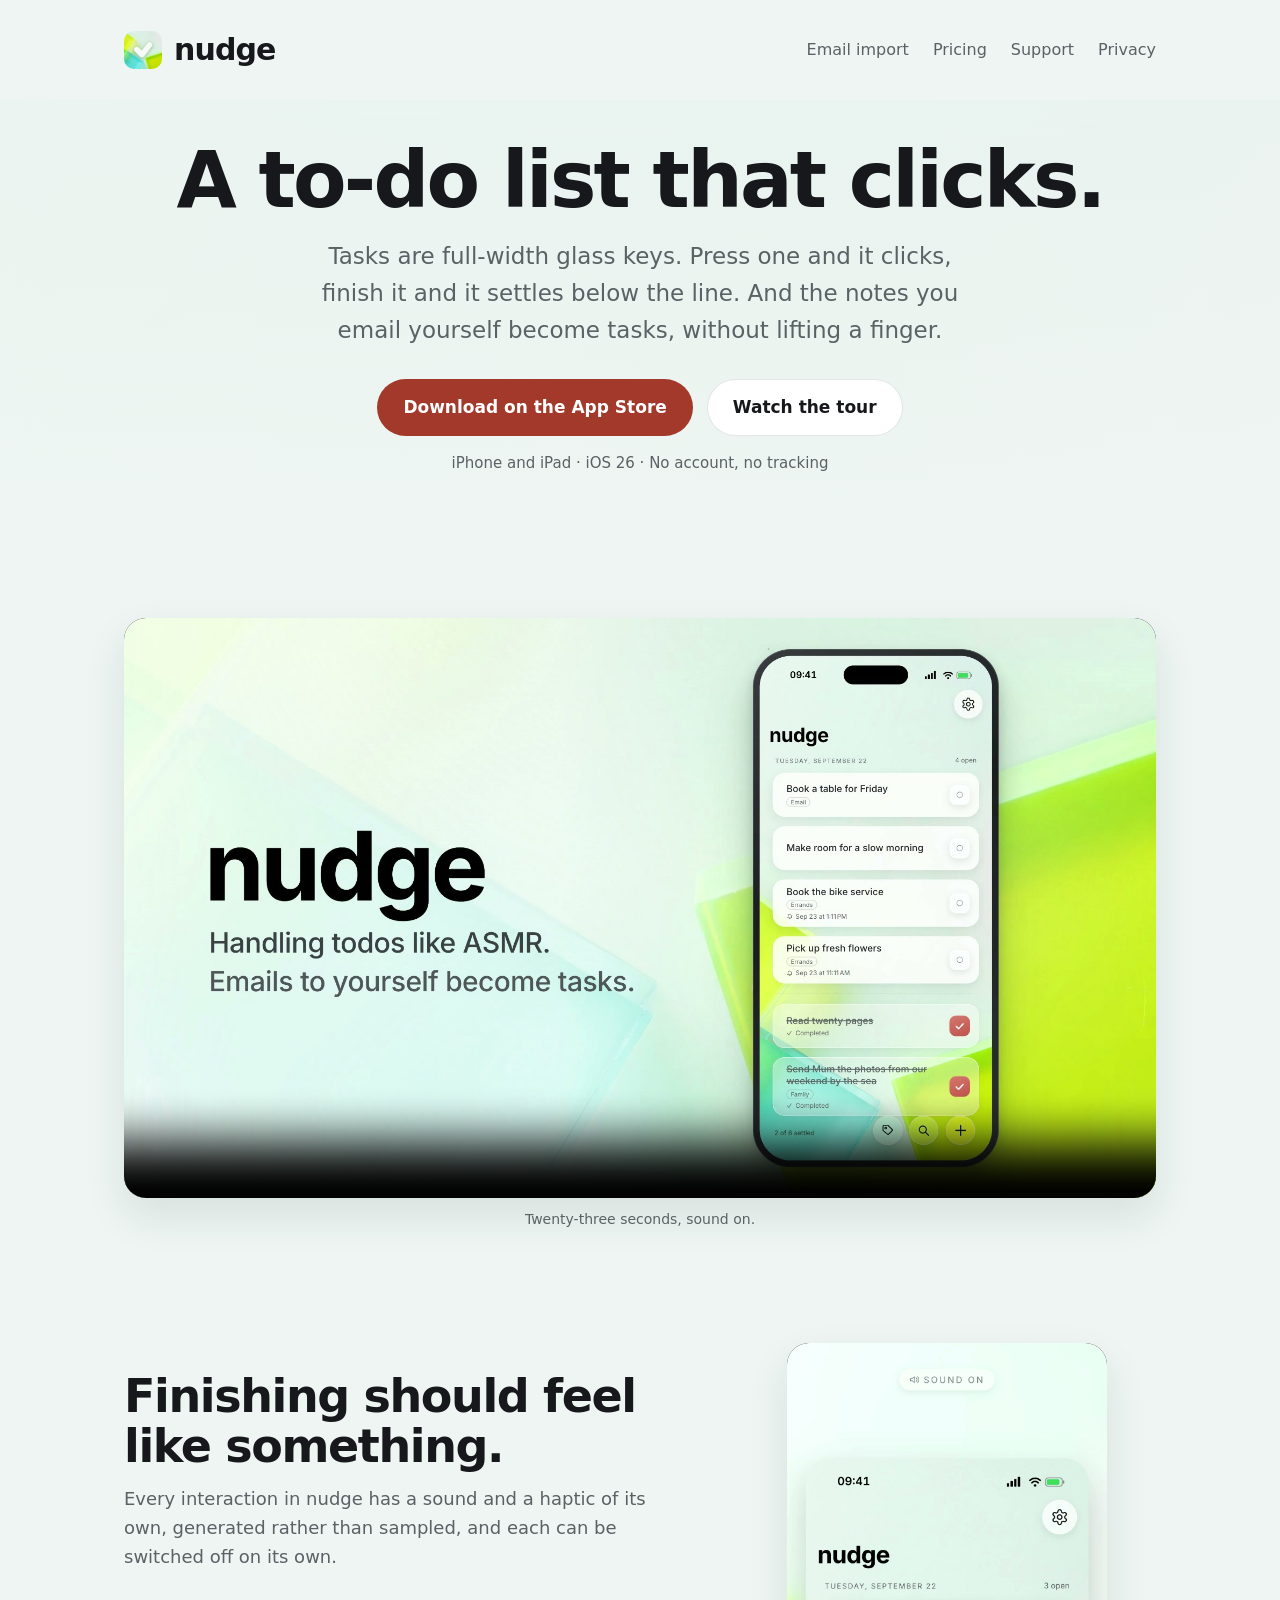
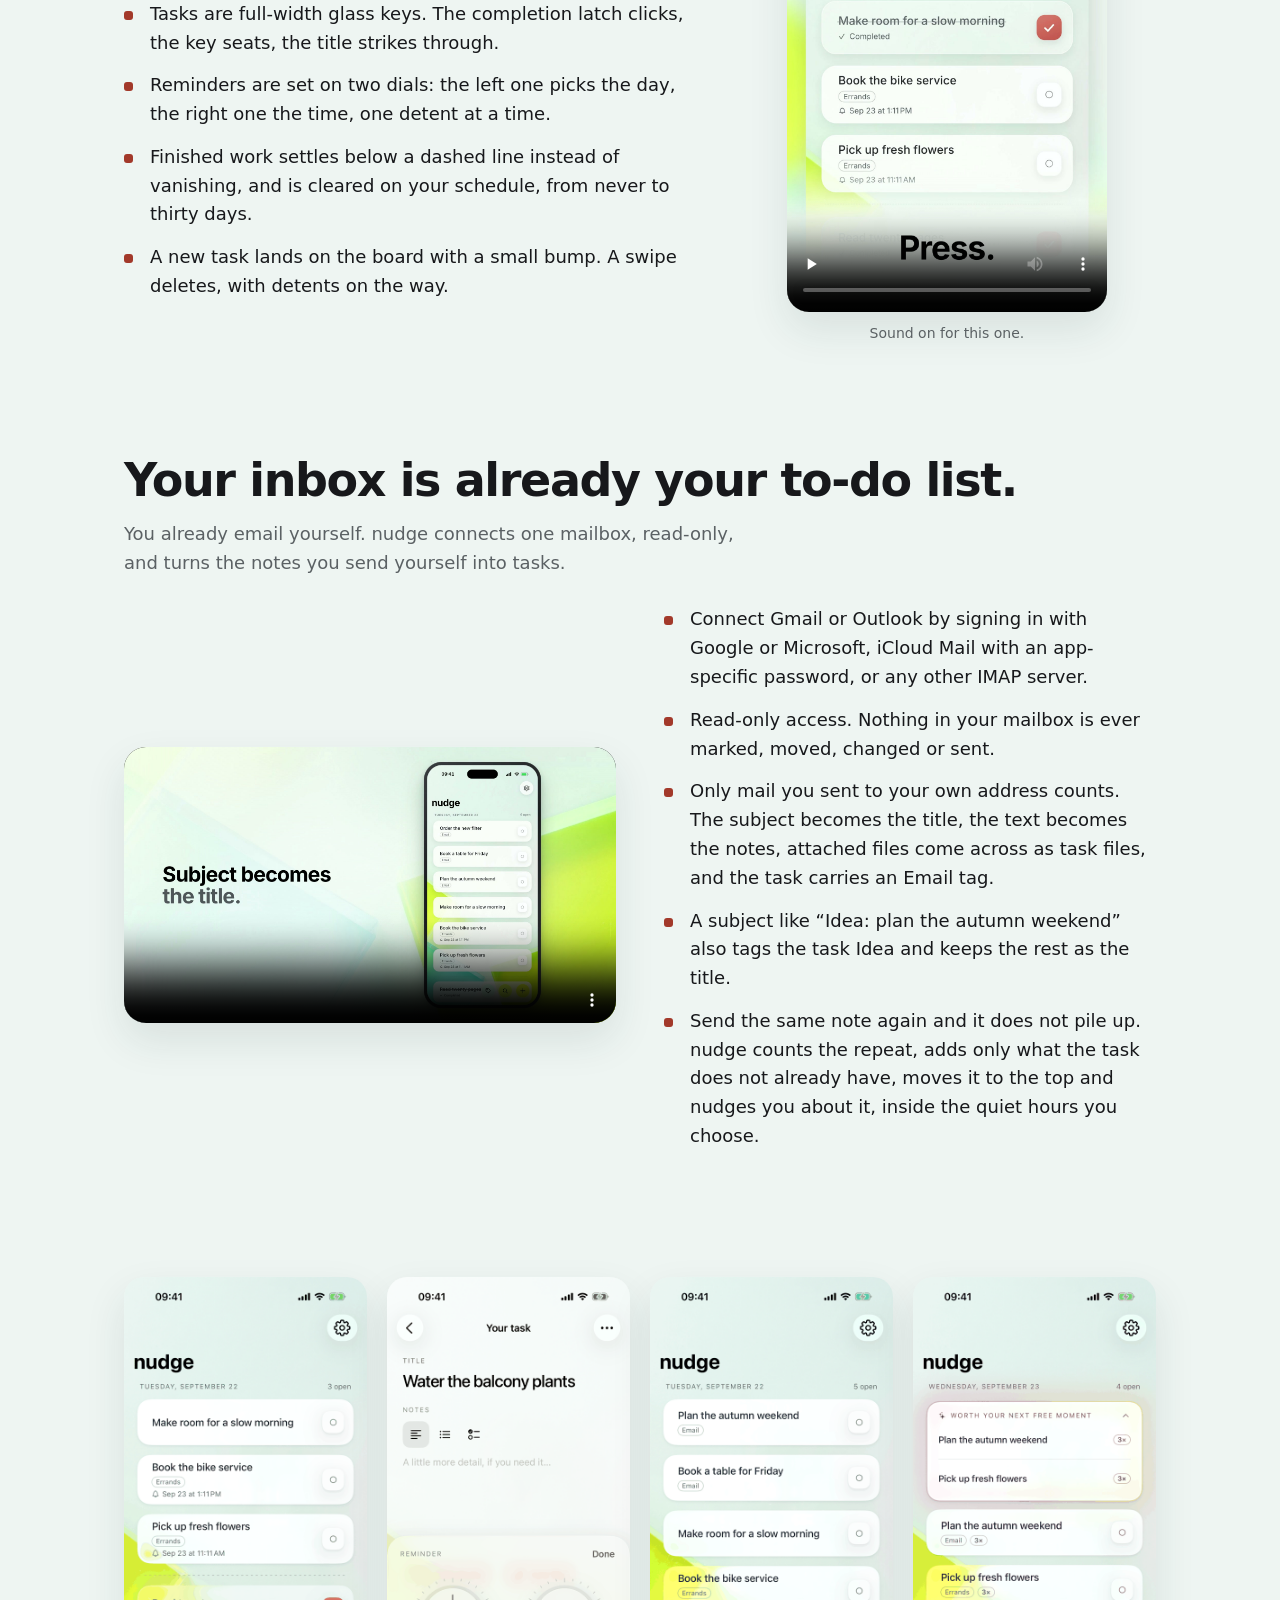
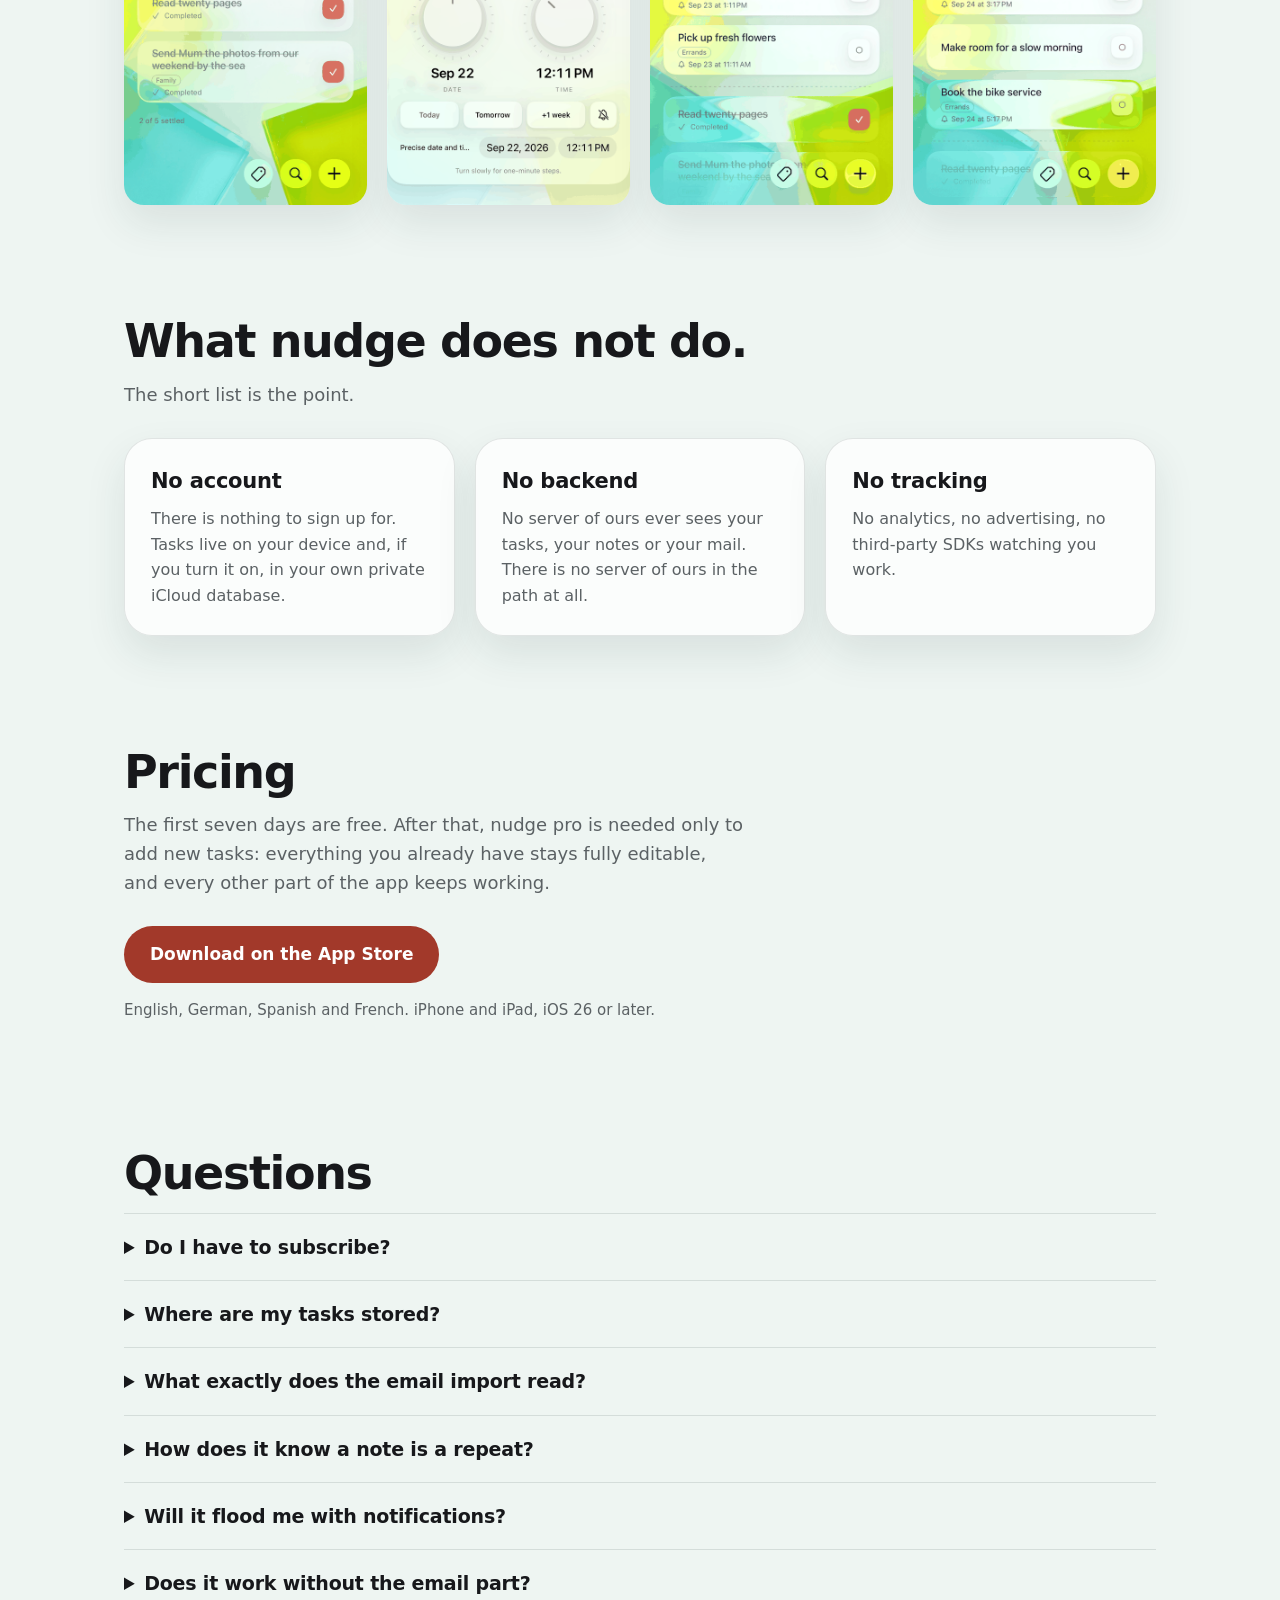
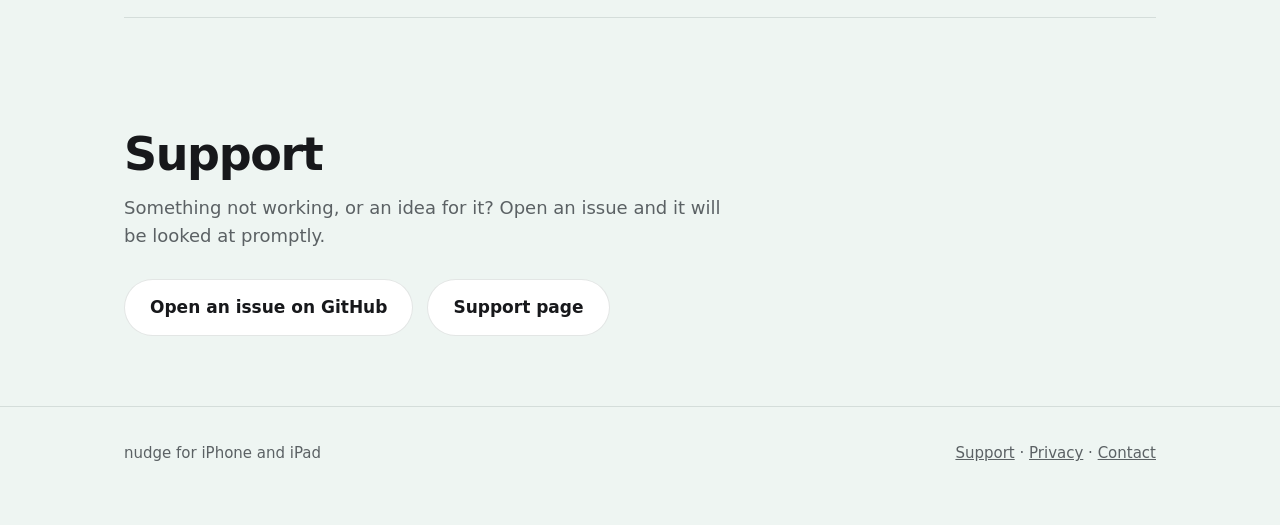
==== index.html @ 234cf3c3 "Add the landing page with the product videos and a support page" ====
<!doctype html>
<html lang="en">
  <head>
    <meta charset="utf-8" />
    <meta name="viewport" content="width=device-width, initial-scale=1" />
    <title>nudge - a to-do list that clicks</title>
    <meta name="description" content="A to-do app for iPhone and iPad. Tasks are glass keys: press one and it clicks, finish it and it settles. The notes you email yourself become tasks, and the ones you keep resending get nudged." />
    <link rel="canonical" href="https://smart-nudges.net/" />
    <meta property="og:type" content="website" />
    <meta property="og:title" content="nudge - a to-do list that clicks" />
    <meta property="og:description" content="Tasks are glass keys: press one and it clicks, finish it and it settles. The notes you email yourself become tasks." />
    <meta property="og:image" content="https://smart-nudges.net/assets/img/tour.jpg" />
    <meta name="twitter:card" content="summary_large_image" />
    <meta name="twitter:title" content="nudge - a to-do list that clicks" />
    <meta name="twitter:description" content="Tasks are glass keys: press one and it clicks, finish it and it settles. The notes you email yourself become tasks." />
    <meta name="twitter:image" content="https://smart-nudges.net/assets/img/tour.jpg" />
    <link rel="apple-touch-icon" href="assets/img/icon-180.png" />
    <link rel="icon" href="assets/img/icon-180.png" />
    <link rel="stylesheet" href="site.css" />
  </head>
  <body>
    <header class="site-head">
      <a class="brand" href="./"><img src="assets/img/icon-180.png" alt="" />nudge</a>
      <nav class="site-nav">
        <a class="sm-hide" href="#email">Email import</a>
        <a class="sm-hide" href="#pricing">Pricing</a>
        <a href="support.html">Support</a>
        <a href="privacy.html">Privacy</a>
      </nav>
    </header>

    <div class="hero">
      <div class="hero-bg"></div>
      <div class="hero-fade"></div>
      <div class="wrap hero-inner">
        <h1>A to-do list that clicks.</h1>
        <p class="lede">
          Tasks are full-width glass keys. Press one and it clicks, finish it and it settles below the line.
          And the notes you email yourself become tasks, without lifting a finger.
        </p>
        <div class="cta-row">
          <!-- TODO: replace with the App Store link, and Apple's official badge artwork if you prefer it -->
          <a class="btn" href="APP_STORE_LINK">Download on the App Store</a>
          <a class="btn secondary" href="#tour">Watch the tour</a>
        </div>
        <p class="note">iPhone and iPad &middot; iOS 26 &middot; No account, no tracking</p>
      </div>
    </div>

    <section id="tour">
      <div class="wrap">
        <figure>
          <video controls playsinline preload="none" poster="assets/img/tour.jpg">
            <source src="assets/video/tour.mp4" type="video/mp4" />
          </video>
          <figcaption>Twenty-three seconds, sound on.</figcaption>
        </figure>
      </div>
    </section>

    <section id="feel">
      <div class="wrap split narrow-media">
        <div>
          <h2>Finishing should feel like something.</h2>
          <p class="sub">
            Every interaction in nudge has a sound and a haptic of its own, generated rather than sampled,
            and each can be switched off on its own.
          </p>
          <ul class="points">
            <li>Tasks are full-width glass keys. The completion latch clicks, the key seats, the title strikes through.</li>
            <li>Reminders are set on two dials: the left one picks the day, the right one the time, one detent at a time.</li>
            <li>Finished work settles below a dashed line instead of vanishing, and is cleared on your schedule, from never to thirty days.</li>
            <li>A new task lands on the board with a small bump. A swipe deletes, with detents on the way.</li>
          </ul>
        </div>
        <figure>
          <video class="portrait" controls playsinline preload="none" poster="assets/img/feel.jpg">
            <source src="assets/video/feel.mp4" type="video/mp4" />
          </video>
          <figcaption>Sound on for this one.</figcaption>
        </figure>
      </div>
    </section>

    <section id="email">
      <div class="wrap">
        <h2>Your inbox is already your to-do list.</h2>
        <p class="sub">
          You already email yourself. nudge connects one mailbox, read-only, and turns the notes you send
          yourself into tasks.
        </p>
        <div class="split">
          <figure>
            <video controls playsinline preload="none" poster="assets/img/email.jpg">
              <source src="assets/video/email.mp4" type="video/mp4" />
            </video>
          </figure>
          <ul class="points">
            <li>Connect Gmail or Outlook by signing in with Google or Microsoft, iCloud Mail with an app-specific password, or any other IMAP server.</li>
            <li>Read-only access. Nothing in your mailbox is ever marked, moved, changed or sent.</li>
            <li>Only mail you sent to your own address counts. The subject becomes the title, the text becomes the notes, attached files come across as task files, and the task carries an Email tag.</li>
            <li>A subject like &ldquo;Idea: plan the autumn weekend&rdquo; also tags the task Idea and keeps the rest as the title.</li>
            <li>Send the same note again and it does not pile up. nudge counts the repeat, adds only what the task does not already have, moves it to the top and nudges you about it, inside the quiet hours you choose.</li>
          </ul>
        </div>
      </div>
    </section>

    <section id="shots">
      <div class="wrap">
        <div class="shots">
          <img src="assets/img/01-board.png" alt="The nudge board with open and completed tasks" />
          <img src="assets/img/04-reminder.png" alt="The two-dial reminder tray" />
          <img src="assets/img/11-board-with-email-tasks.png" alt="Imported emails on the board with an Email tag" />
          <img src="assets/img/12-nudge-card.png" alt="The glowing card for a note that arrived again" />
        </div>
      </div>
    </section>

    <section id="private">
      <div class="wrap">
        <h2>What nudge does not do.</h2>
        <p class="sub">The short list is the point.</p>
        <div class="cards">
          <div class="card">
            <h3>No account</h3>
            <p>There is nothing to sign up for. Tasks live on your device and, if you turn it on, in your own private iCloud database.</p>
          </div>
          <div class="card">
            <h3>No backend</h3>
            <p>No server of ours ever sees your tasks, your notes or your mail. There is no server of ours in the path at all.</p>
          </div>
          <div class="card">
            <h3>No tracking</h3>
            <p>No analytics, no advertising, no third-party SDKs watching you work.</p>
          </div>
        </div>
      </div>
    </section>

    <section id="pricing">
      <div class="wrap">
        <h2>Pricing</h2>
        <p class="sub">
          The first seven days are free. After that, nudge pro is needed only to add new tasks: everything you
          already have stays fully editable, and every other part of the app keeps working.
        </p>
        <div class="cta-row" style="justify-content: flex-start">
          <a class="btn" href="APP_STORE_LINK">Download on the App Store</a>
        </div>
        <p class="note">English, German, Spanish and French. iPhone and iPad, iOS 26 or later.</p>
      </div>
    </section>

    <section id="faq">
      <div class="wrap">
        <h2>Questions</h2>
        <div class="faq">
          <details>
            <summary>Do I have to subscribe?</summary>
            <p>No. The first seven days are free. Afterwards, nudge pro is needed only to add new tasks. Everything you already have stays fully editable.</p>
          </details>
          <details>
            <summary>Where are my tasks stored?</summary>
            <p>On your device and, if iCloud sync is on, in the private database of your own iCloud account. The developer has no access to it.</p>
          </details>
          <details>
            <summary>What exactly does the email import read?</summary>
            <p>Only messages in your inbox whose sender and recipient are your own address, or one of the extra sender addresses you list. It reads the subject, the text and any attached files to create the task, and nothing else. It never marks, moves, deletes or sends mail.</p>
          </details>
          <details>
            <summary>How does it know a note is a repeat?</summary>
            <p>Arriving subjects are compared with your open tasks by word overlap, ignoring reply markers and punctuation. A close match joins the task it repeats and raises its count instead of creating a second one.</p>
          </details>
          <details>
            <summary>Will it flood me with notifications?</summary>
            <p>No. Repeated tasks are offered at most the number of times a day you choose, never inside your quiet hours, and a task you keep putting off stops being offered.</p>
          </details>
          <details>
            <summary>Does it work without the email part?</summary>
            <p>Yes. Email import is optional and off until you connect a mailbox in Settings.</p>
          </details>
        </div>
      </div>
    </section>

    <section id="support">
      <div class="wrap">
        <h2>Support</h2>
        <p class="sub">
          Something not working, or an idea for it? Open an issue and it will be looked at promptly.
        </p>
        <div class="cta-row" style="justify-content: flex-start">
          <a class="btn secondary" href="https://github.com/dsahm/nudge-site/issues">Open an issue on GitHub</a>
          <a class="btn secondary" href="support.html">Support page</a>
        </div>
      </div>
    </section>

    <footer class="site-foot">
      <div class="wrap">
        <span>nudge for iPhone and iPad</span>
        <span>
          <a href="support.html">Support</a> &middot;
          <a href="privacy.html">Privacy</a> &middot;
          <a href="https://github.com/dsahm/nudge-site/issues">Contact</a>
        </span>
      </div>
    </footer>
  </body>
</html>
---- site.css ----
:root {
  color-scheme: light dark;
  --ink: #17181b;
  --muted: #5b6164;
  --line: rgba(30, 50, 45, 0.12);
  --accent: #a2392a;
  --accent-ink: #ffffff;
  --ground: #eef5f2;
  --card: rgba(255, 255, 255, 0.78);
  --card-solid: #ffffff;
  --shadow: 0 18px 40px rgba(30, 60, 55, 0.1);
  --radius: 28px;
  --maxw: 1080px;
}

@media (prefers-color-scheme: dark) {
  :root {
    --ink: #ecedf0;
    --muted: #a3a9ad;
    --line: rgba(255, 255, 255, 0.14);
    --accent: #e08a78;
    --accent-ink: #1a1114;
    --ground: #101316;
    --card: rgba(255, 255, 255, 0.06);
    --card-solid: #171b1f;
    --shadow: 0 18px 40px rgba(0, 0, 0, 0.4);
  }
}

* {
  box-sizing: border-box;
}

html {
  scroll-behavior: smooth;
}

body {
  margin: 0;
  overflow-x: hidden;
  background: var(--ground);
  color: var(--ink);
  font-family: -apple-system, BlinkMacSystemFont, "SF Pro Text", system-ui, "Helvetica Neue", Arial, sans-serif;
  font-size: 18px;
  line-height: 1.6;
  -webkit-font-smoothing: antialiased;
}

.wrap {
  max-width: var(--maxw);
  margin: 0 auto;
  padding: 0 24px;
}

a {
  color: var(--accent);
}

/* header */
.site-head {
  flex-wrap: wrap;
  row-gap: 10px;
  position: relative;
  z-index: 2;
  display: flex;
  align-items: center;
  justify-content: space-between;
  gap: 20px;
  max-width: var(--maxw);
  margin: 0 auto;
  padding: 26px 24px;
}

.brand {
  display: flex;
  align-items: center;
  gap: 12px;
  font-size: 30px;
  font-weight: 700;
  letter-spacing: -0.03em;
  color: var(--ink);
  text-decoration: none;
}

.brand img {
  width: 38px;
  height: 38px;
  border-radius: 10px;
}

.site-nav {
  display: flex;
  align-items: center;
  gap: 24px;
  font-size: 16px;
}

.site-nav a {
  color: var(--muted);
  text-decoration: none;
}

.site-nav a:hover {
  color: var(--ink);
}

/* hero */
.hero {
  position: relative;
  overflow: hidden;
  padding: 40px 0 72px;
}

.hero-bg {
  position: absolute;
  inset: -60px -60px auto -60px;
  height: 720px;
  background: url("assets/img/hero-bg.jpg") center 30% / cover no-repeat;
  filter: blur(46px) saturate(1.05);
  opacity: 0.75;
}

.hero-fade {
  position: absolute;
  inset: 0;
  background: linear-gradient(180deg, rgba(238, 245, 242, 0.55) 0%, rgba(238, 245, 242, 0.88) 55%, var(--ground) 100%);
}

@media (prefers-color-scheme: dark) {
  .hero-bg {
    opacity: 0.22;
  }
  .hero-fade {
    background: linear-gradient(180deg, rgba(16, 19, 22, 0.55) 0%, rgba(16, 19, 22, 0.9) 55%, var(--ground) 100%);
  }
}

.hero-inner {
  position: relative;
  z-index: 1;
  text-align: center;
}

h1 {
  margin: 0 0 18px;
  font-size: clamp(44px, 7vw, 78px);
  line-height: 1.03;
  letter-spacing: -0.035em;
  font-weight: 700;
}

.lede {
  margin: 0 auto 30px;
  max-width: 640px;
  font-size: clamp(19px, 2.2vw, 23px);
  color: var(--muted);
}

.cta-row {
  display: flex;
  flex-wrap: wrap;
  gap: 14px;
  justify-content: center;
  align-items: center;
  margin-bottom: 14px;
}

.btn {
  display: inline-flex;
  align-items: center;
  gap: 10px;
  padding: 15px 26px;
  border-radius: 999px;
  background: var(--accent);
  color: var(--accent-ink);
  font-size: 17px;
  font-weight: 600;
  text-decoration: none;
  border: none;
}

.btn.secondary {
  background: var(--card-solid);
  color: var(--ink);
  box-shadow: inset 0 0 0 1px var(--line);
}

.note {
  font-size: 15px;
  color: var(--muted);
}

/* sections */
section {
  padding: 56px 0;
}

h2 {
  margin: 0 0 14px;
  font-size: clamp(32px, 4vw, 46px);
  line-height: 1.08;
  letter-spacing: -0.03em;
  font-weight: 700;
}

h3 {
  margin: 0 0 8px;
  font-size: 21px;
  letter-spacing: -0.01em;
}

.sub {
  margin: 0 0 28px;
  max-width: 620px;
  color: var(--muted);
}

.split {
  display: grid;
  grid-template-columns: 1fr 1fr;
  gap: 48px;
  align-items: center;
}

.split.narrow-media {
  grid-template-columns: 1.15fr 0.85fr;
}

ul.points {
  margin: 0;
  padding: 0;
  list-style: none;
}

ul.points li {
  position: relative;
  padding: 0 0 0 26px;
  margin-bottom: 14px;
}

ul.points li::before {
  content: "";
  position: absolute;
  left: 0;
  top: 11px;
  width: 9px;
  height: 9px;
  border-radius: 3px;
  background: var(--accent);
}

/* media */
figure {
  margin: 0;
}

video {
  display: block;
  width: 100%;
  border-radius: 22px;
  background: #000;
  box-shadow: var(--shadow);
}

video.portrait {
  max-width: 320px;
  margin: 0 auto;
}

figcaption {
  margin-top: 10px;
  font-size: 14px;
  color: var(--muted);
  text-align: center;
}

.shots {
  display: grid;
  grid-template-columns: repeat(4, 1fr);
  gap: 20px;
}

.shots img {
  width: 100%;
  border-radius: 20px;
  box-shadow: var(--shadow);
}

/* cards */
.cards {
  display: grid;
  grid-template-columns: repeat(3, 1fr);
  gap: 20px;
}

.card {
  background: var(--card);
  border: 1px solid var(--line);
  border-radius: var(--radius);
  padding: 26px;
  box-shadow: var(--shadow);
}

.card p {
  margin: 0;
  color: var(--muted);
  font-size: 16px;
}

/* prose pages */
.prose {
  max-width: 680px;
  margin: 0 auto;
  padding: 8px 24px 40px;
}

.prose h1 {
  font-size: clamp(36px, 5vw, 52px);
  text-align: left;
}

.prose h2 {
  font-size: 24px;
  margin-top: 36px;
}

.prose .muted {
  color: var(--muted);
}

.prose code {
  font-size: 0.92em;
  padding: 2px 6px;
  border-radius: 6px;
  background: var(--card);
}

/* faq */
.faq {
  border-top: 1px solid var(--line);
}

.faq details {
  border-bottom: 1px solid var(--line);
  padding: 18px 0;
}

.faq summary {
  cursor: pointer;
  font-size: 19px;
  font-weight: 600;
  letter-spacing: -0.01em;
}

.faq p {
  margin: 12px 0 0;
  color: var(--muted);
}

/* footer */
.site-foot {
  border-top: 1px solid var(--line);
  padding: 34px 0 60px;
  color: var(--muted);
  font-size: 15px;
}

.site-foot .wrap {
  display: flex;
  flex-wrap: wrap;
  gap: 18px;
  justify-content: space-between;
}

.site-foot a {
  color: var(--muted);
}

@media (max-width: 860px) {
  .split,
  .split.narrow-media {
    grid-template-columns: 1fr;
    gap: 28px;
  }
  .cards {
    grid-template-columns: 1fr;
  }
  .shots {
    grid-template-columns: repeat(2, 1fr);
  }
  .site-nav {
    gap: 16px;
    font-size: 15px;
  }
  .brand {
    font-size: 26px;
  }
}

@media (max-width: 640px) {
  .site-head {
    padding: 20px 20px 14px;
  }
  .site-nav {
    gap: 18px;
  }
  .site-nav .sm-hide {
    display: none;
  }
  .wrap {
    padding: 0 20px;
  }
  section {
    padding: 40px 0;
  }
  .shots {
    grid-template-columns: repeat(2, 1fr);
    gap: 14px;
  }
  .btn {
    width: 100%;
    justify-content: center;
  }
}
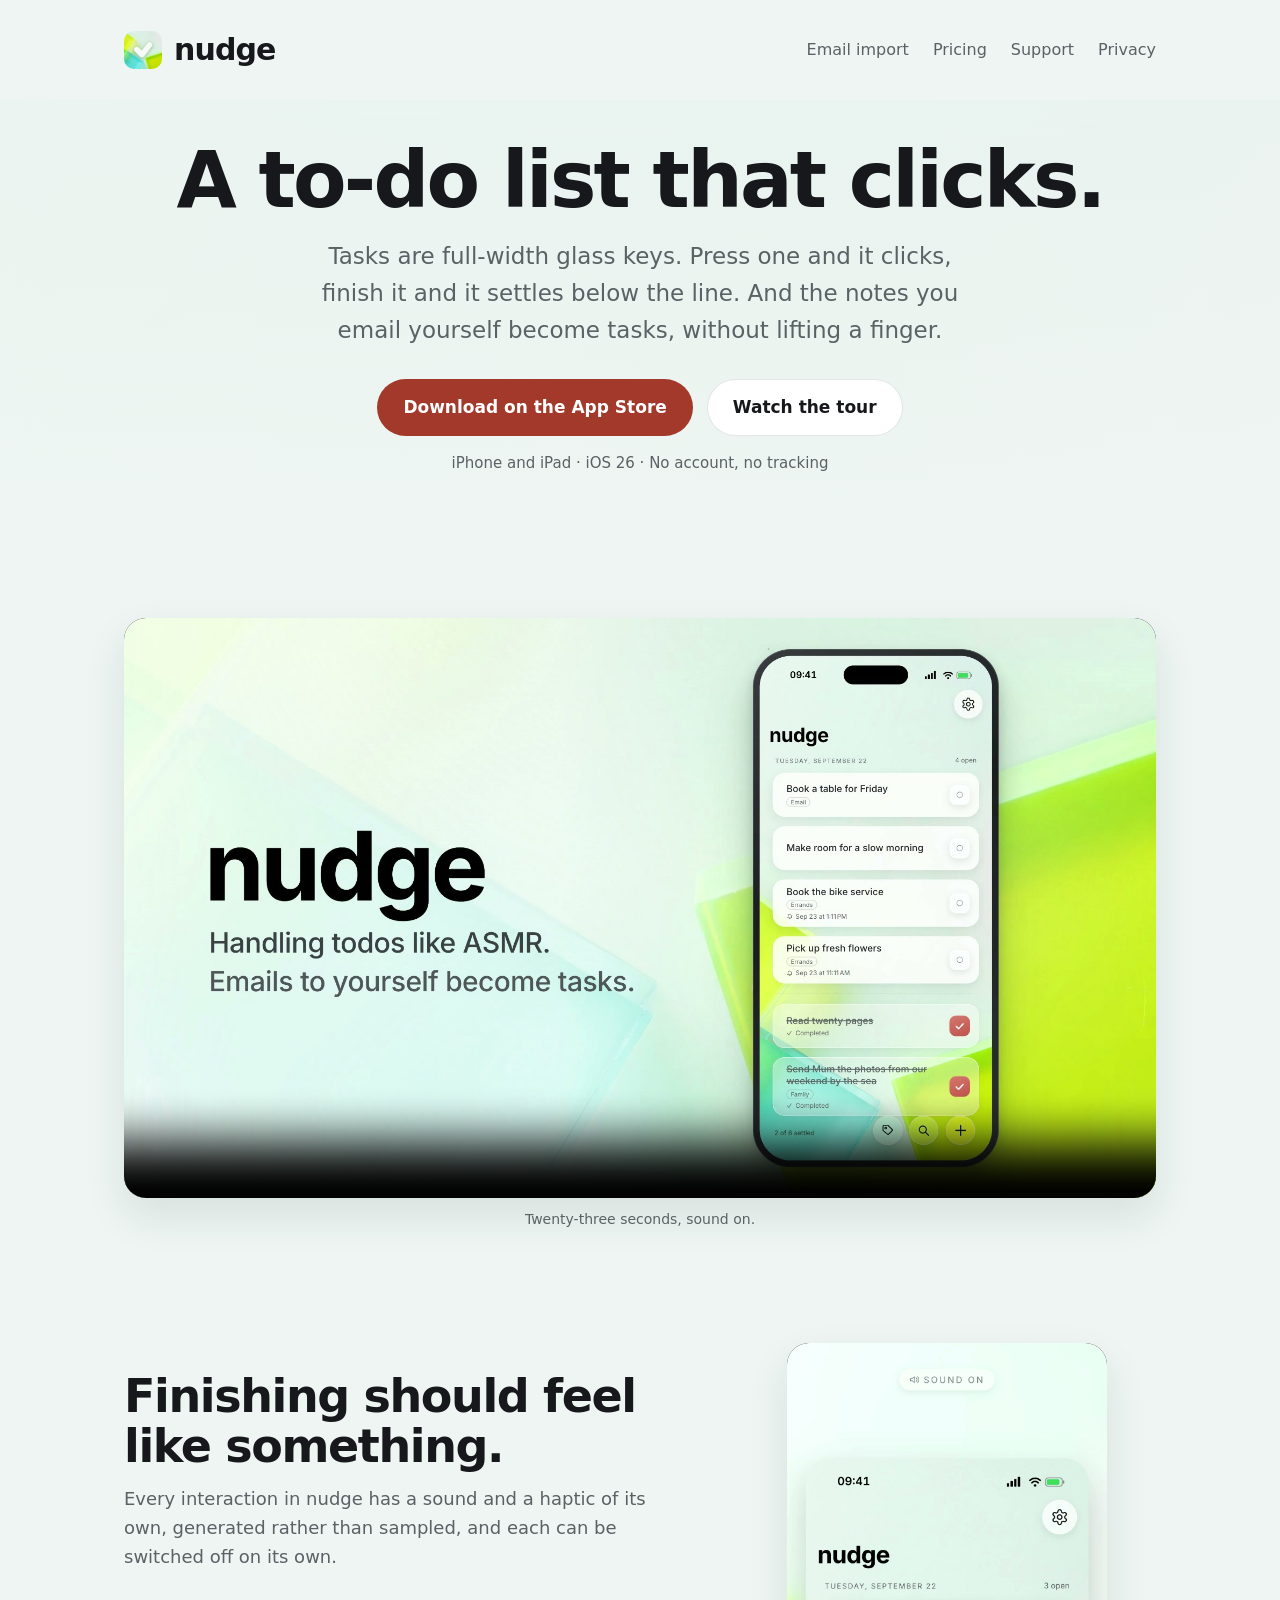
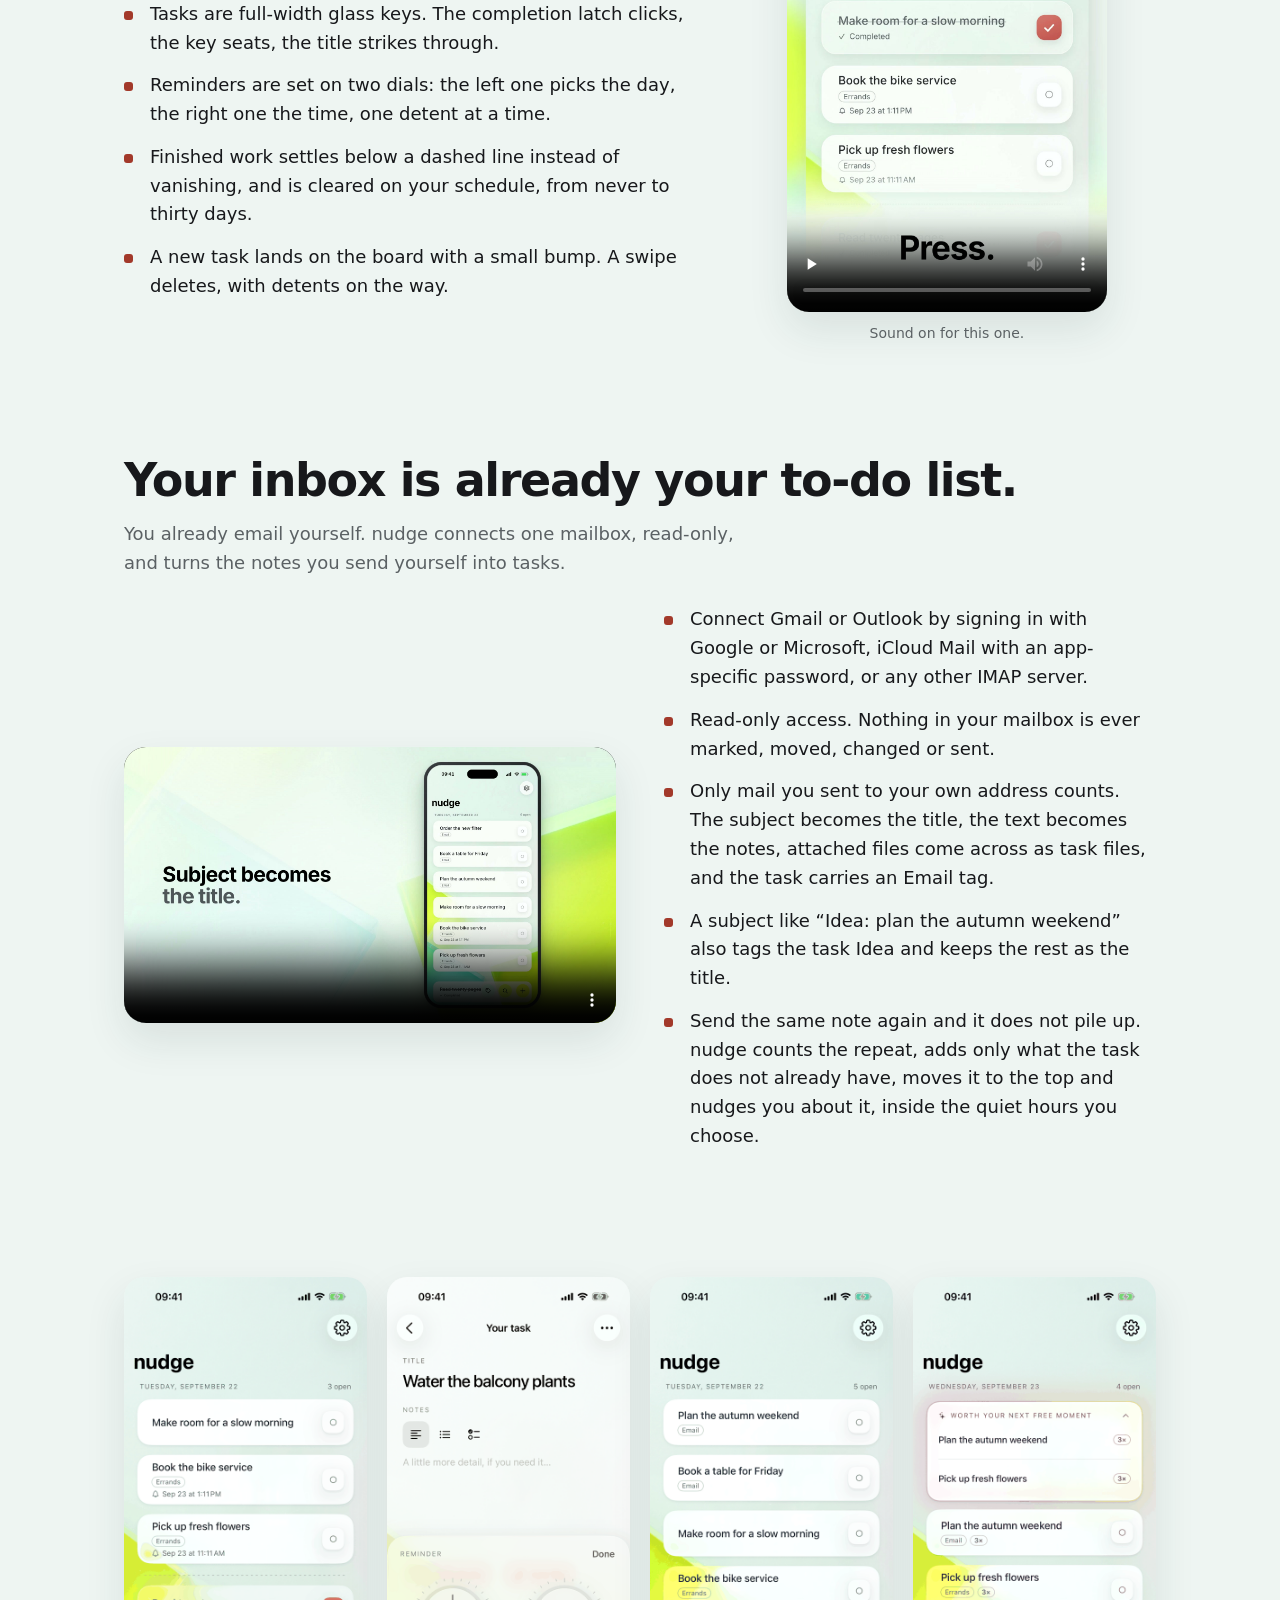
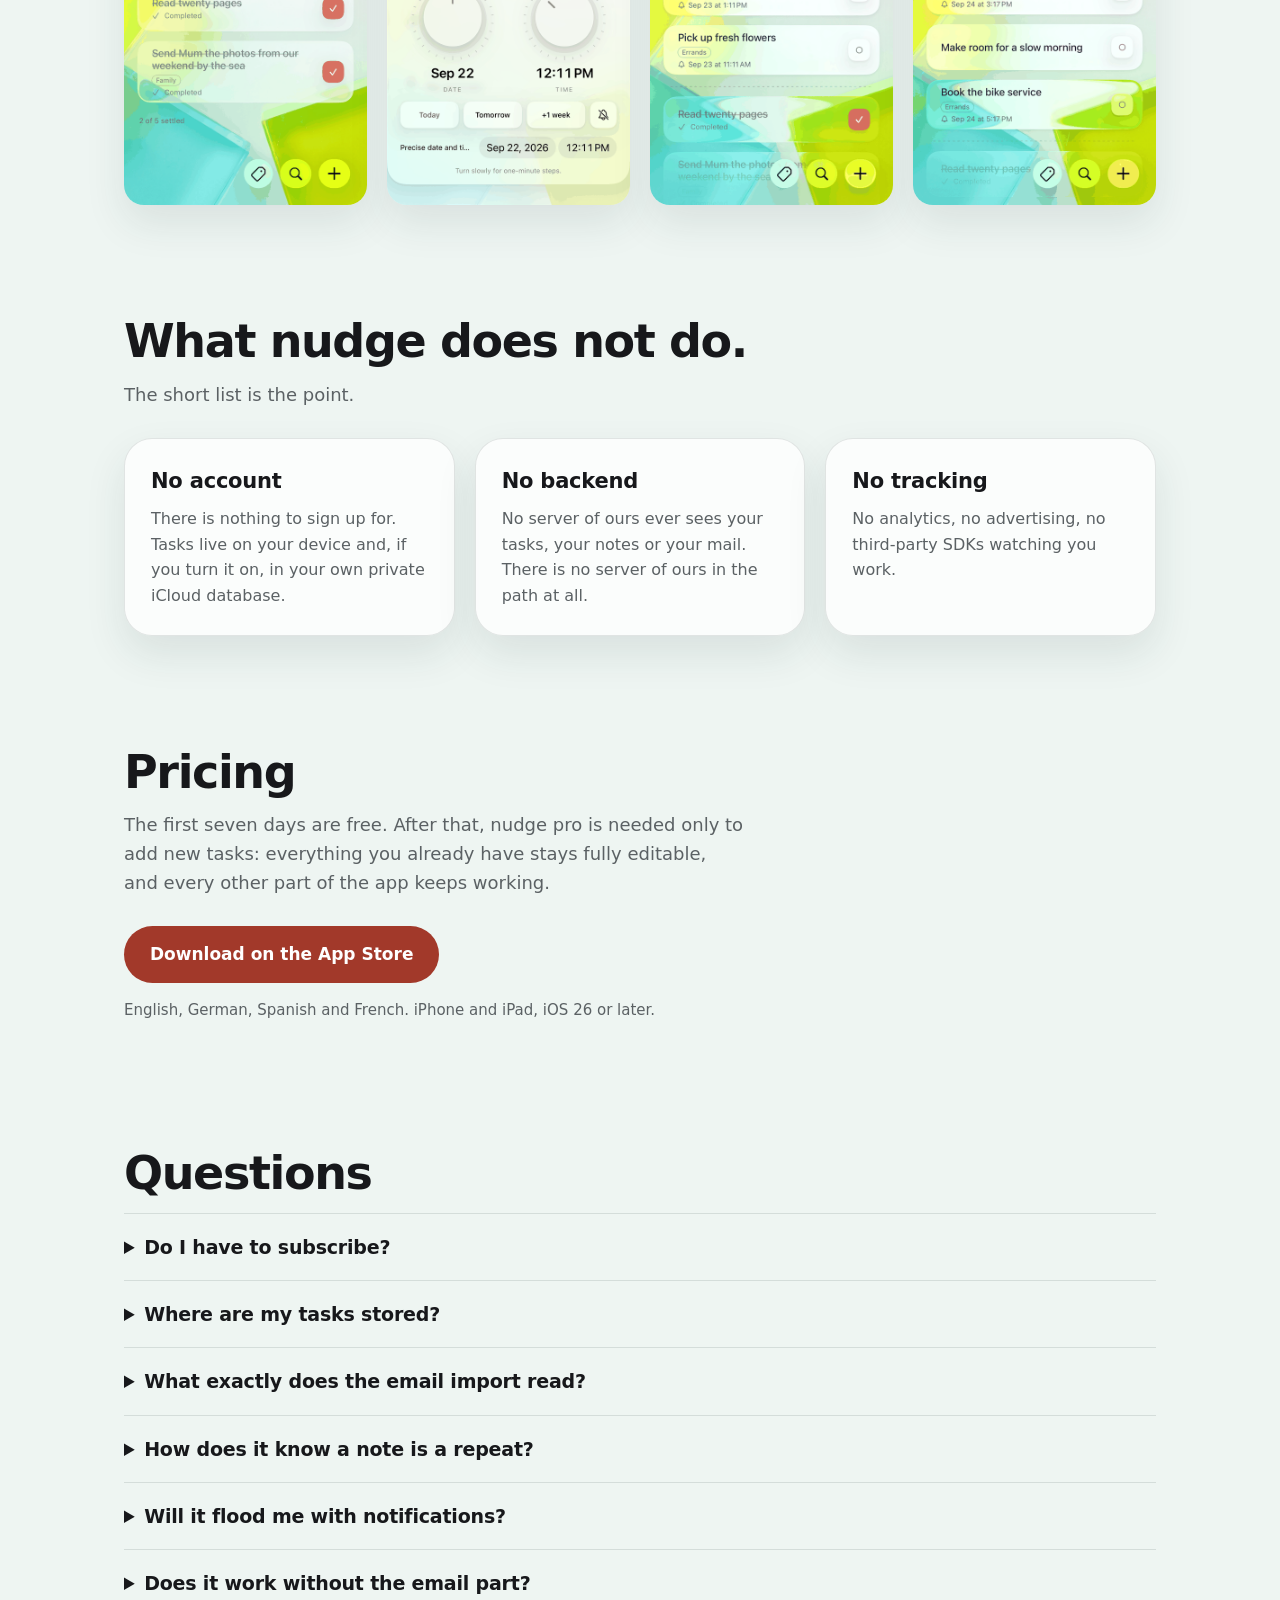
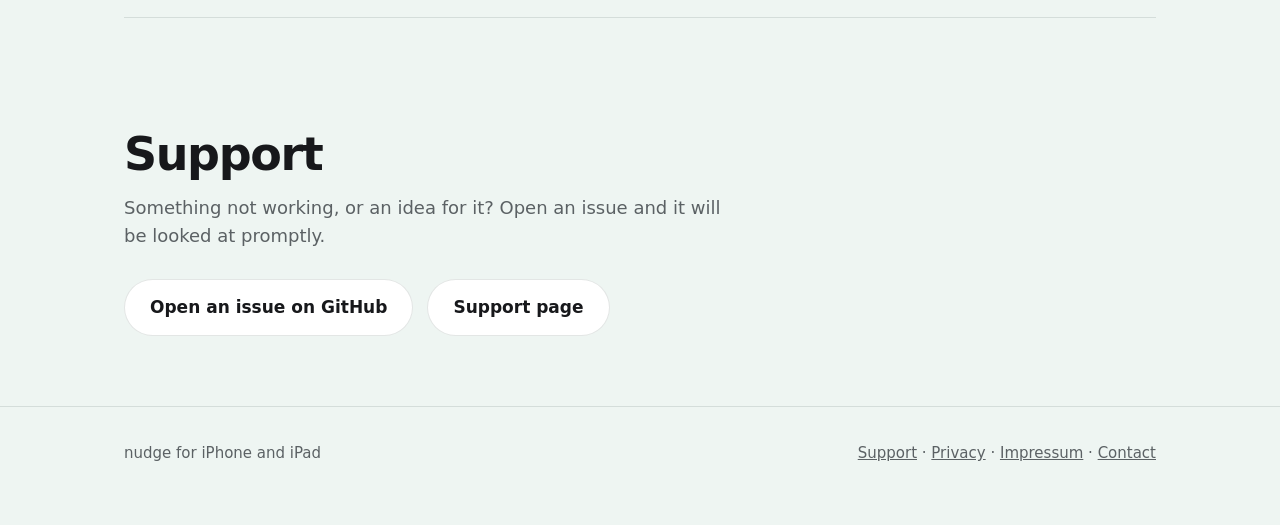
==== commit 1315db7f: "Add the Impressum and link it from every page footer" ====
--- a/index.html
+++ b/index.html
@@ -203,6 +203,7 @@
         <span>
           <a href="support.html">Support</a> &middot;
           <a href="privacy.html">Privacy</a> &middot;
+          <a href="impressum.html">Impressum</a> &middot;
           <a href="https://github.com/dsahm/nudge-site/issues">Contact</a>
         </span>
       </div>
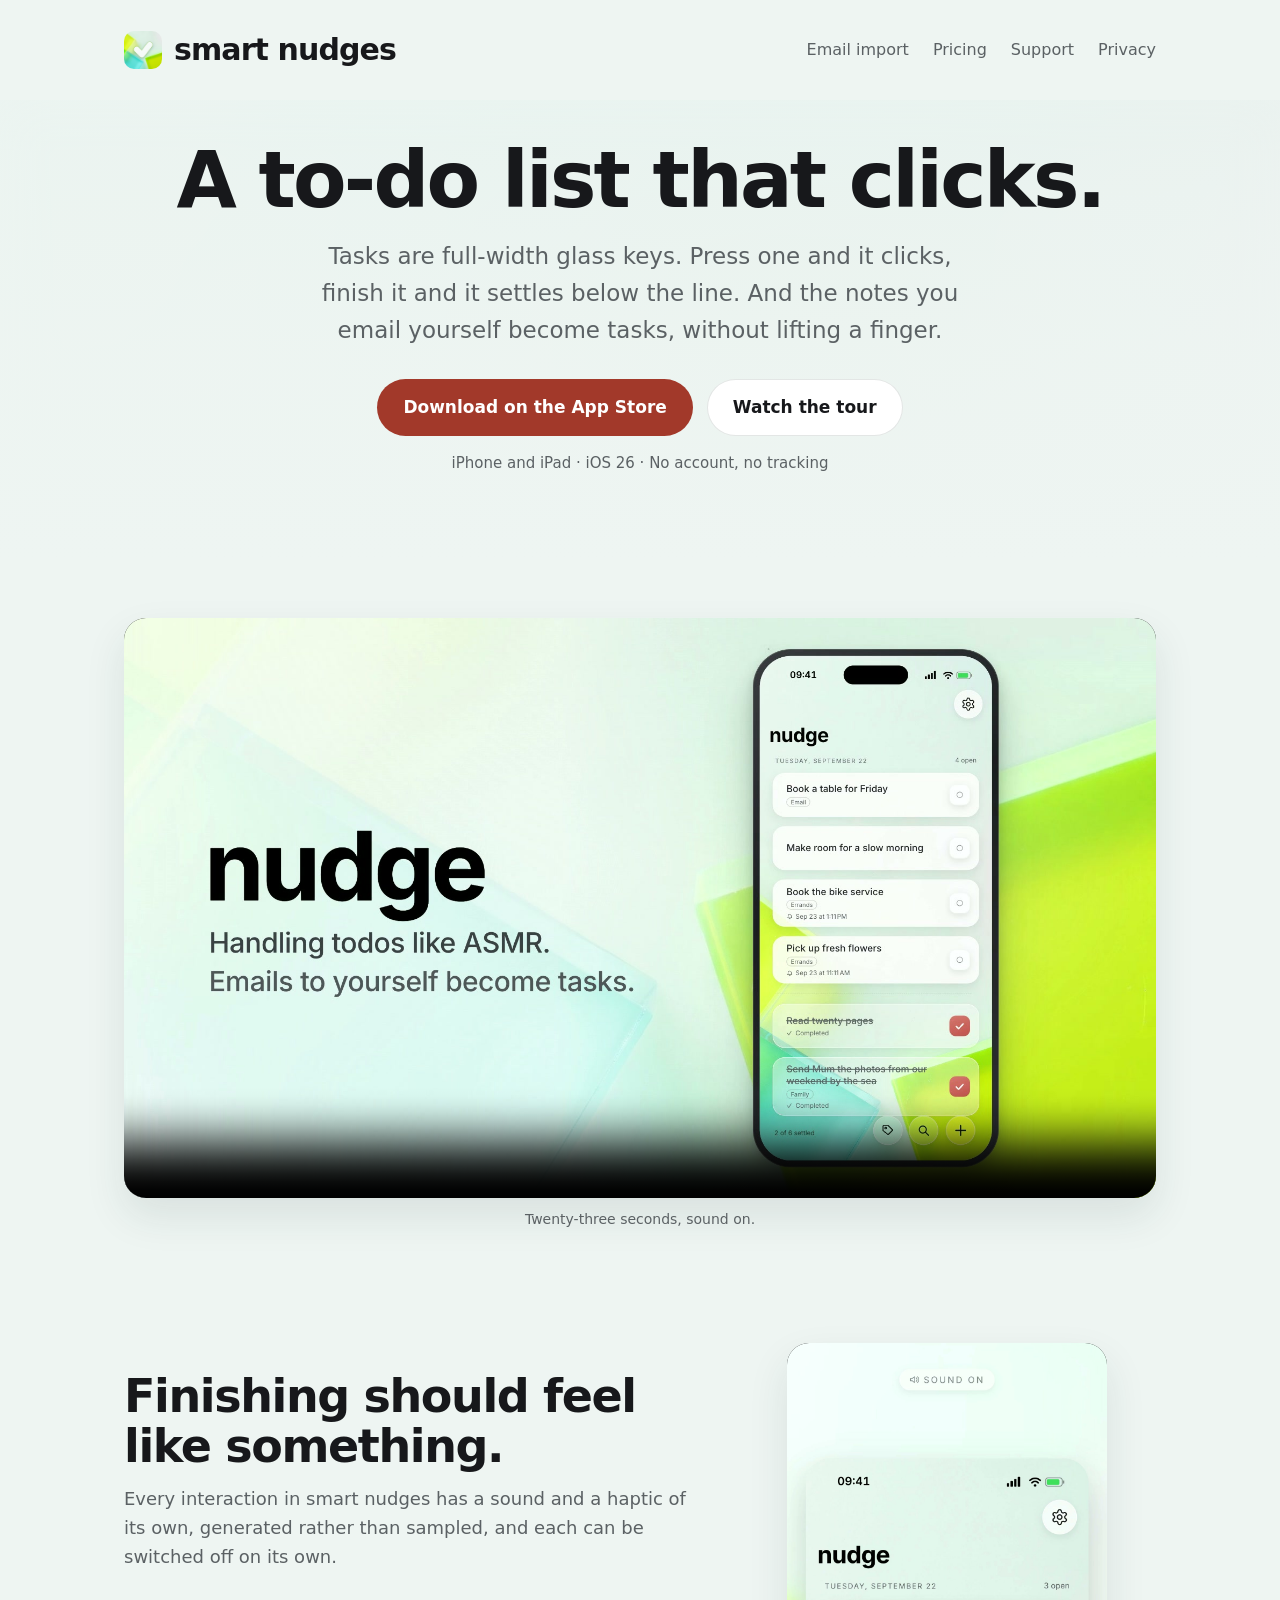
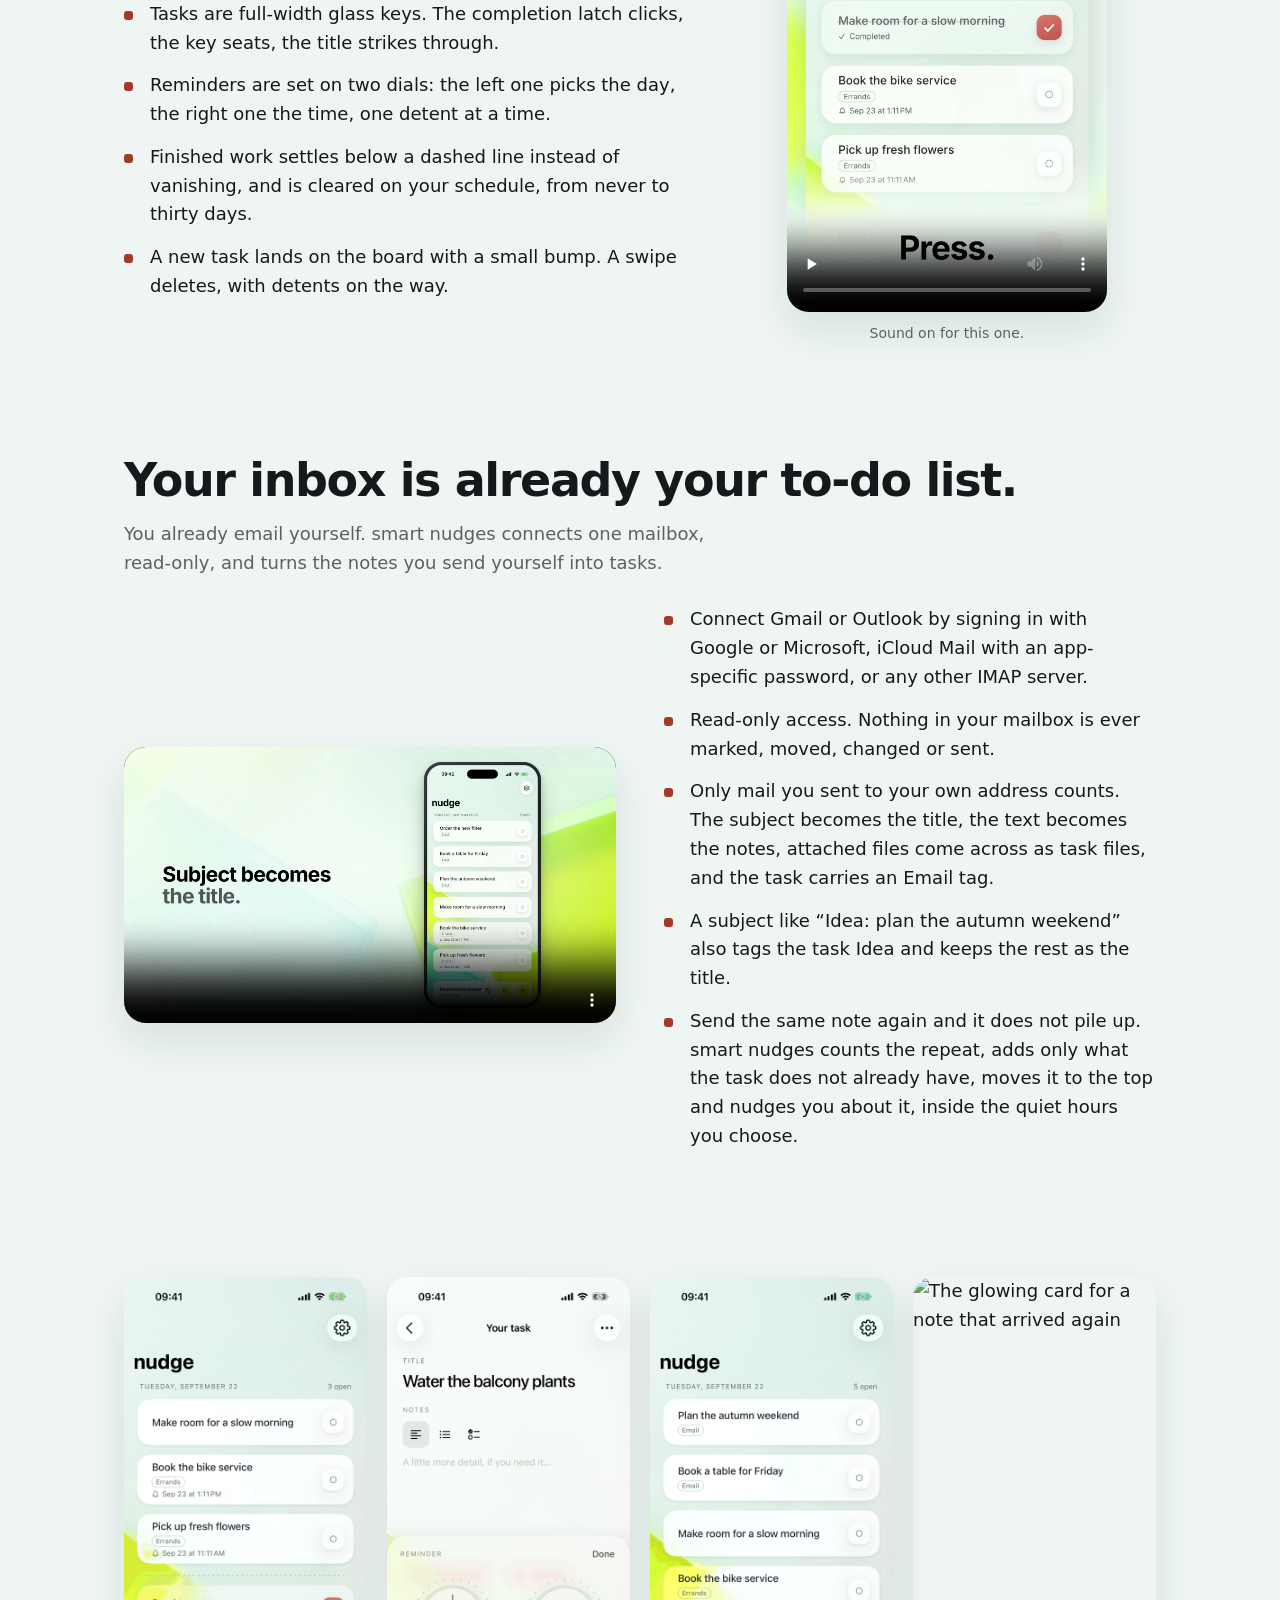
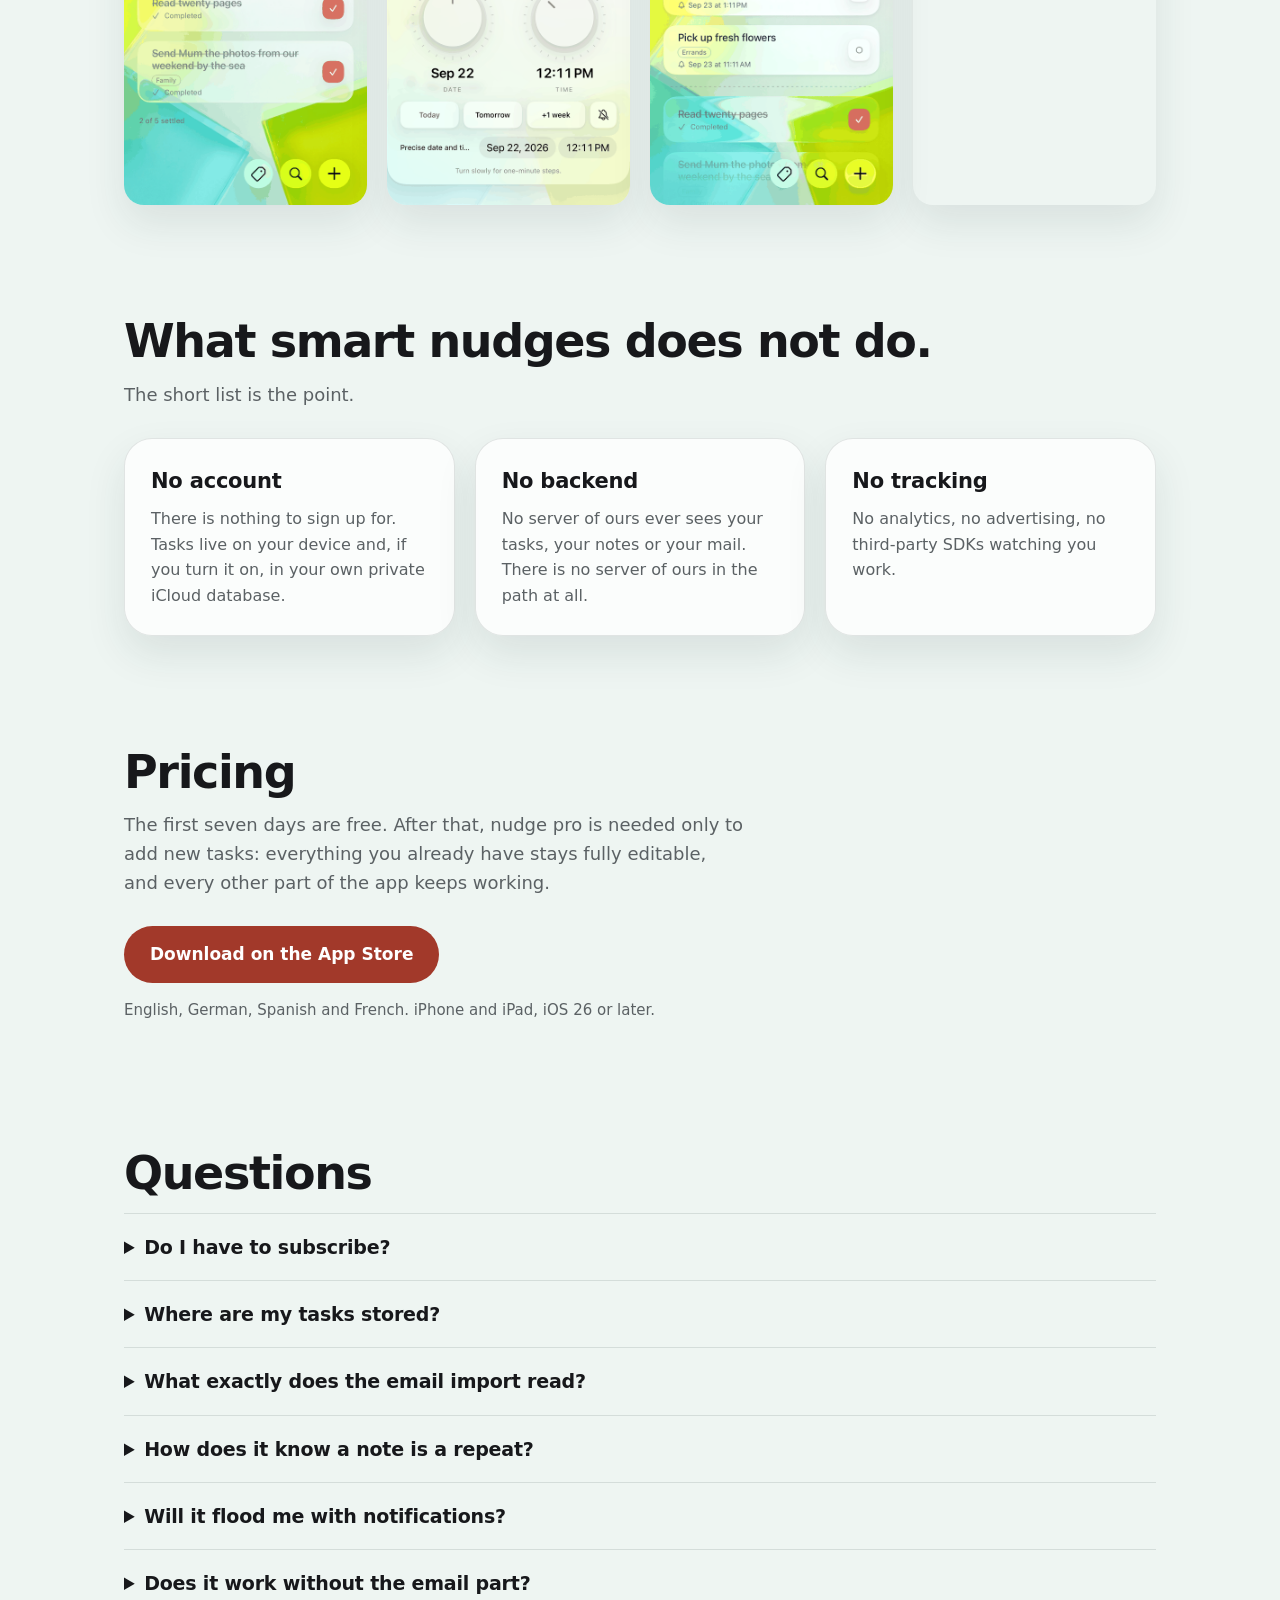
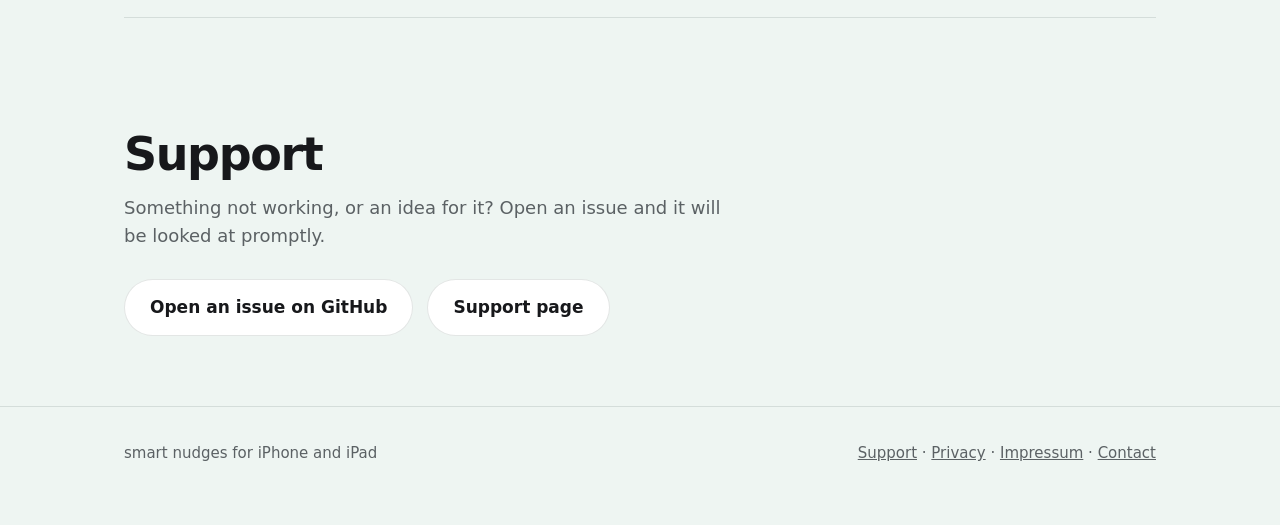
==== commit 59c93ed6: "Use the App Store name smart nudges across the site and keep nudge pro as the subscription name" ====
--- a/index.html
+++ b/index.html
@@ -3,15 +3,15 @@
   <head>
     <meta charset="utf-8" />
     <meta name="viewport" content="width=device-width, initial-scale=1" />
-    <title>nudge - a to-do list that clicks</title>
+    <title>smart nudges - a to-do list that clicks</title>
     <meta name="description" content="A to-do app for iPhone and iPad. Tasks are glass keys: press one and it clicks, finish it and it settles. The notes you email yourself become tasks, and the ones you keep resending get nudged." />
     <link rel="canonical" href="https://smart-nudges.net/" />
     <meta property="og:type" content="website" />
-    <meta property="og:title" content="nudge - a to-do list that clicks" />
+    <meta property="og:title" content="smart nudges - a to-do list that clicks" />
     <meta property="og:description" content="Tasks are glass keys: press one and it clicks, finish it and it settles. The notes you email yourself become tasks." />
     <meta property="og:image" content="https://smart-nudges.net/assets/img/tour.jpg" />
     <meta name="twitter:card" content="summary_large_image" />
-    <meta name="twitter:title" content="nudge - a to-do list that clicks" />
+    <meta name="twitter:title" content="smart nudges - a to-do list that clicks" />
     <meta name="twitter:description" content="Tasks are glass keys: press one and it clicks, finish it and it settles. The notes you email yourself become tasks." />
     <meta name="twitter:image" content="https://smart-nudges.net/assets/img/tour.jpg" />
     <link rel="apple-touch-icon" href="assets/img/icon-180.png" />
@@ -20,7 +20,7 @@
   </head>
   <body>
     <header class="site-head">
-      <a class="brand" href="./"><img src="assets/img/icon-180.png" alt="" />nudge</a>
+      <a class="brand" href="./"><img src="assets/img/icon-180.png" alt="" />smart nudges</a>
       <nav class="site-nav">
         <a class="sm-hide" href="#email">Email import</a>
         <a class="sm-hide" href="#pricing">Pricing</a>
@@ -63,7 +63,7 @@
         <div>
           <h2>Finishing should feel like something.</h2>
           <p class="sub">
-            Every interaction in nudge has a sound and a haptic of its own, generated rather than sampled,
+            Every interaction in smart nudges has a sound and a haptic of its own, generated rather than sampled,
             and each can be switched off on its own.
           </p>
           <ul class="points">
@@ -86,7 +86,7 @@
       <div class="wrap">
         <h2>Your inbox is already your to-do list.</h2>
         <p class="sub">
-          You already email yourself. nudge connects one mailbox, read-only, and turns the notes you send
+          You already email yourself. smart nudges connects one mailbox, read-only, and turns the notes you send
           yourself into tasks.
         </p>
         <div class="split">
@@ -100,7 +100,7 @@
             <li>Read-only access. Nothing in your mailbox is ever marked, moved, changed or sent.</li>
             <li>Only mail you sent to your own address counts. The subject becomes the title, the text becomes the notes, attached files come across as task files, and the task carries an Email tag.</li>
             <li>A subject like &ldquo;Idea: plan the autumn weekend&rdquo; also tags the task Idea and keeps the rest as the title.</li>
-            <li>Send the same note again and it does not pile up. nudge counts the repeat, adds only what the task does not already have, moves it to the top and nudges you about it, inside the quiet hours you choose.</li>
+            <li>Send the same note again and it does not pile up. smart nudges counts the repeat, adds only what the task does not already have, moves it to the top and nudges you about it, inside the quiet hours you choose.</li>
           </ul>
         </div>
       </div>
@@ -109,17 +109,17 @@
     <section id="shots">
       <div class="wrap">
         <div class="shots">
-          <img src="assets/img/01-board.png" alt="The nudge board with open and completed tasks" />
+          <img src="assets/img/01-board.png" alt="The smart nudges board with open and completed tasks" />
           <img src="assets/img/04-reminder.png" alt="The two-dial reminder tray" />
           <img src="assets/img/11-board-with-email-tasks.png" alt="Imported emails on the board with an Email tag" />
-          <img src="assets/img/12-nudge-card.png" alt="The glowing card for a note that arrived again" />
+          <img src="assets/img/12-smart nudges-card.png" alt="The glowing card for a note that arrived again" />
         </div>
       </div>
     </section>
 
     <section id="private">
       <div class="wrap">
-        <h2>What nudge does not do.</h2>
+        <h2>What smart nudges does not do.</h2>
         <p class="sub">The short list is the point.</p>
         <div class="cards">
           <div class="card">
@@ -199,7 +199,7 @@
 
     <footer class="site-foot">
       <div class="wrap">
-        <span>nudge for iPhone and iPad</span>
+        <span>smart nudges for iPhone and iPad</span>
         <span>
           <a href="support.html">Support</a> &middot;
           <a href="privacy.html">Privacy</a> &middot;
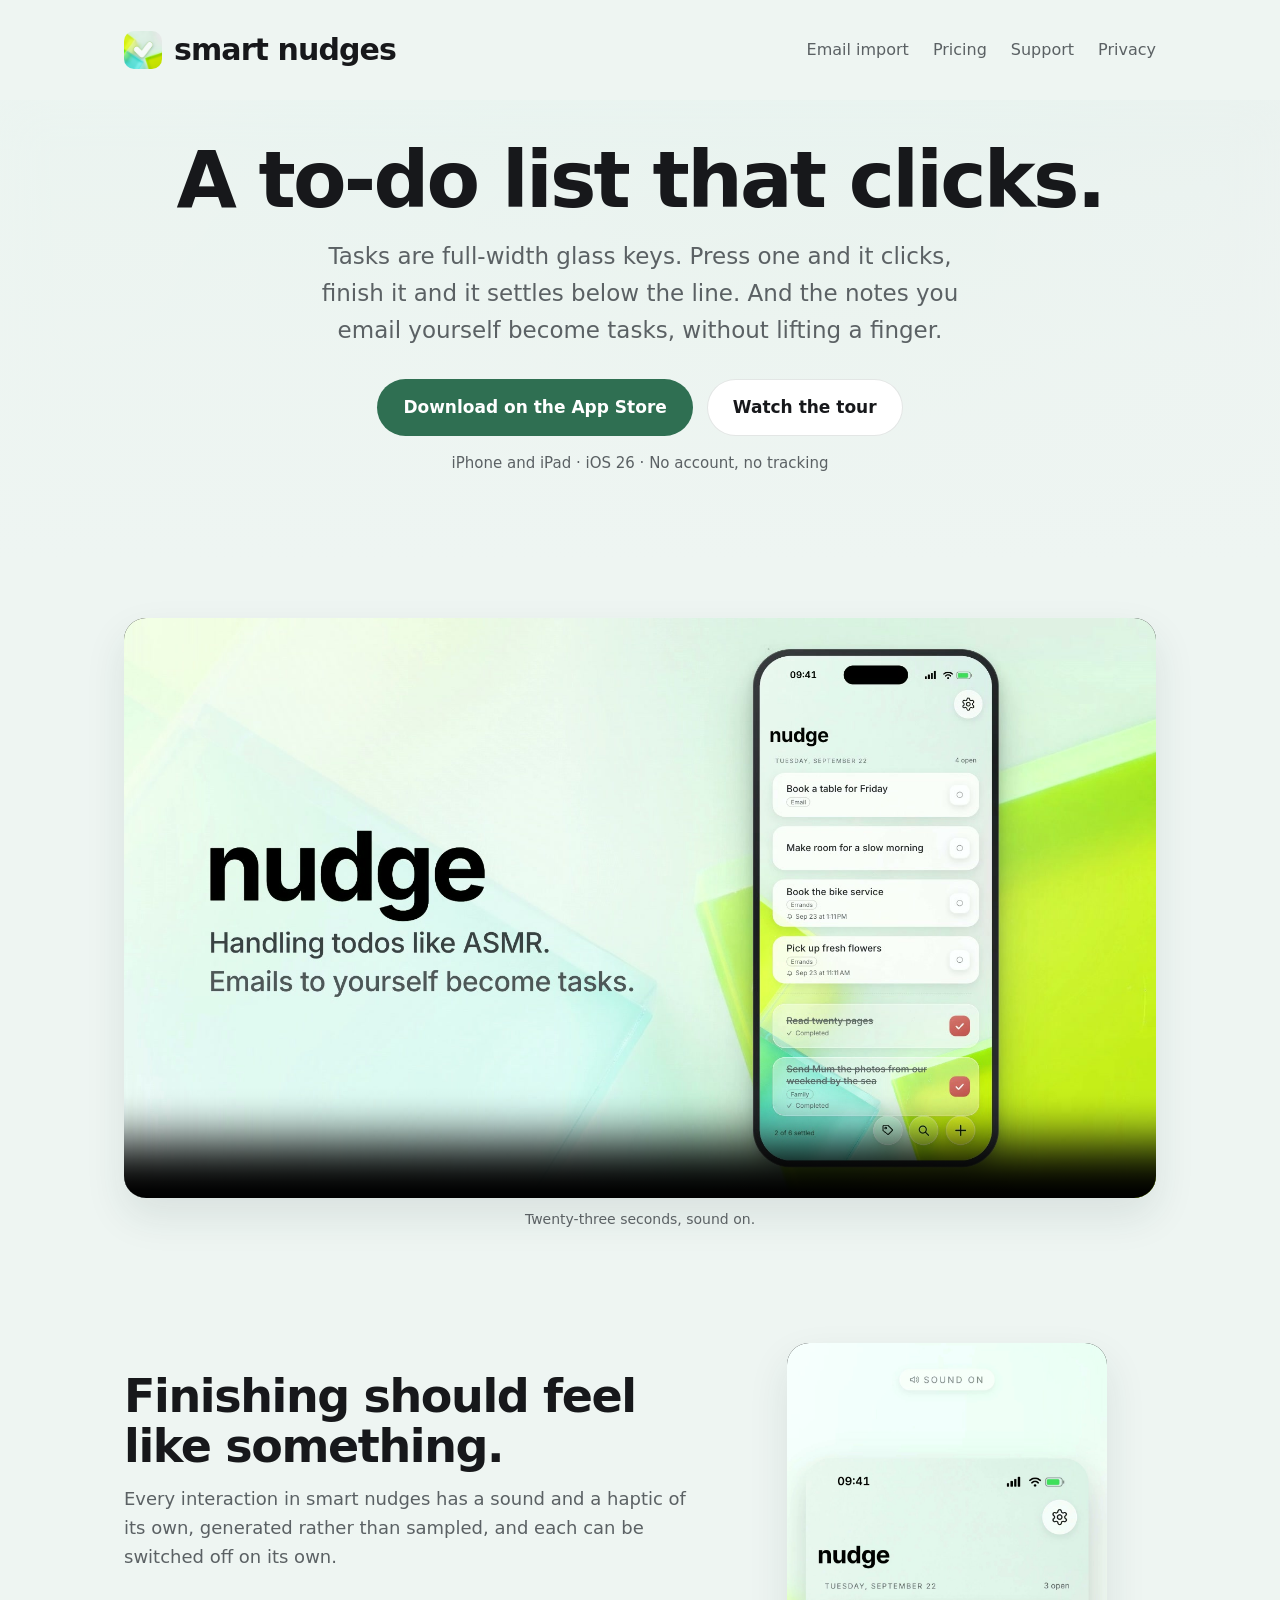
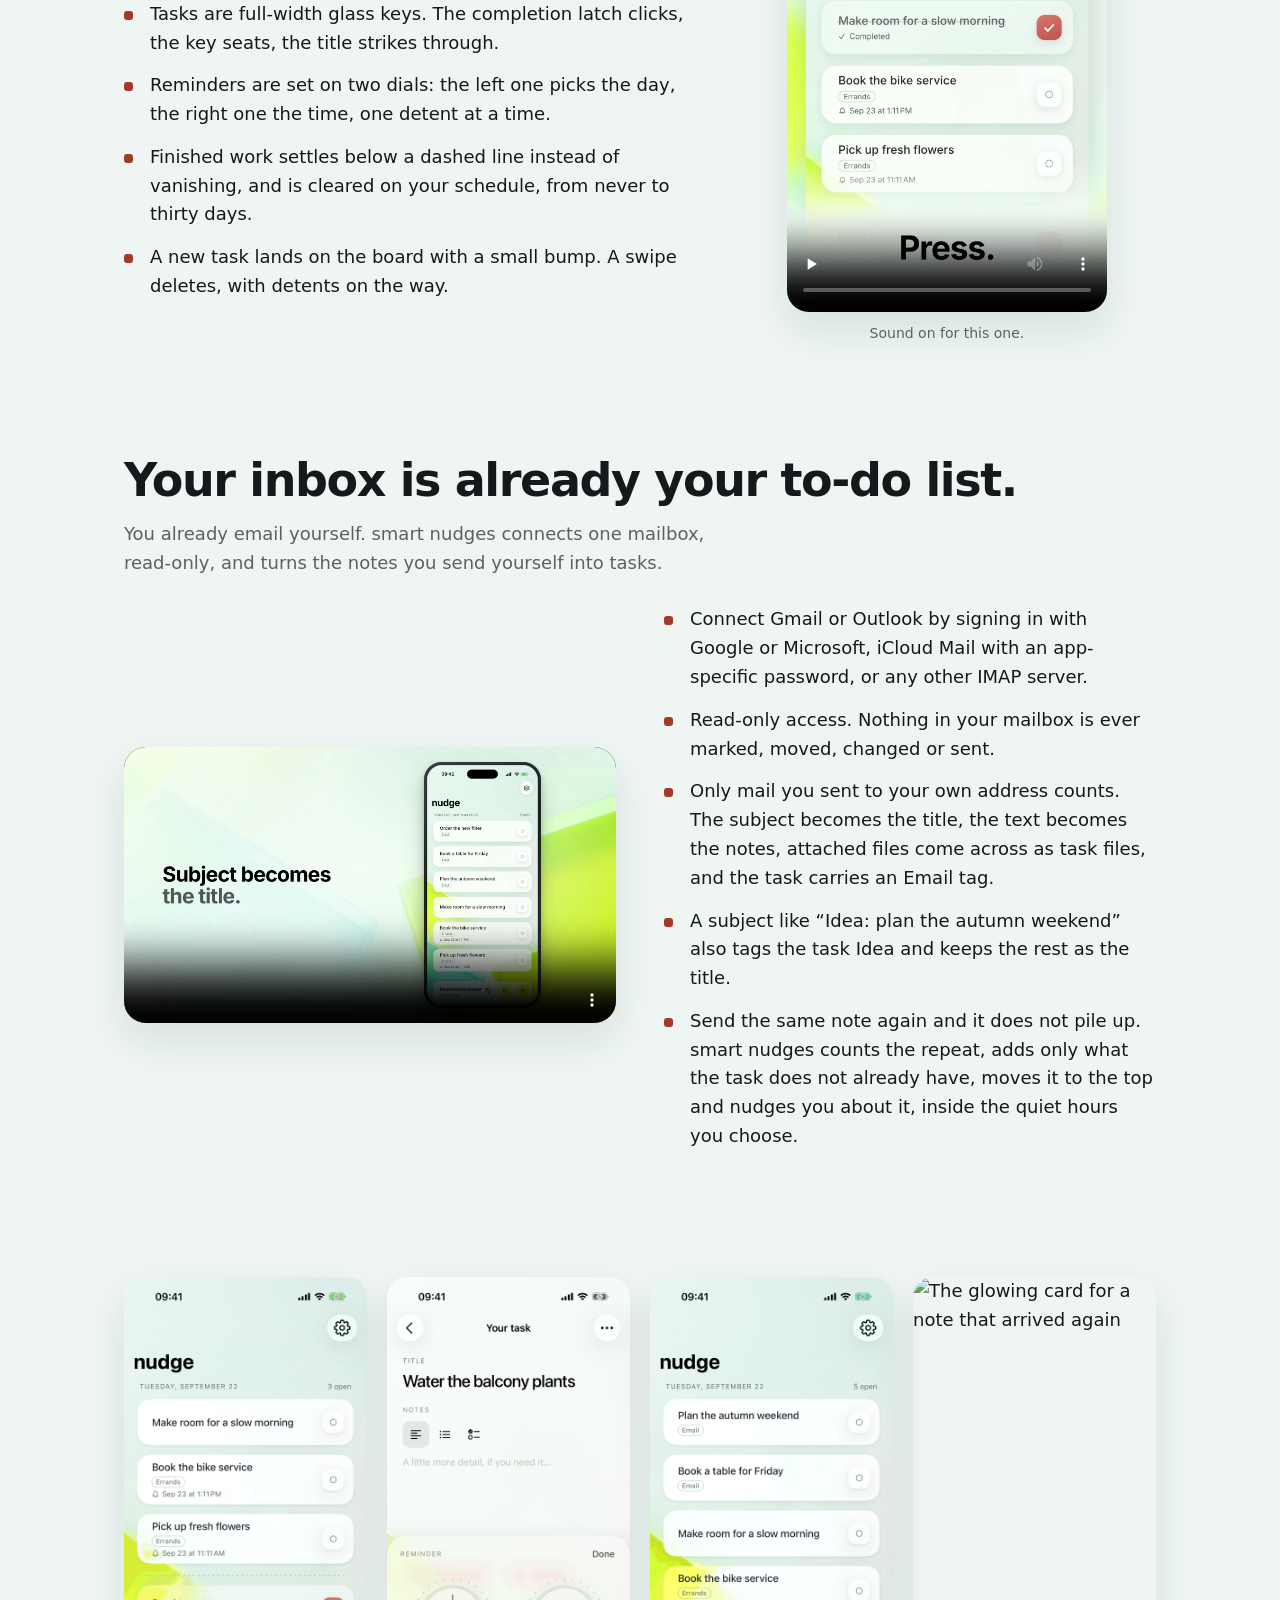
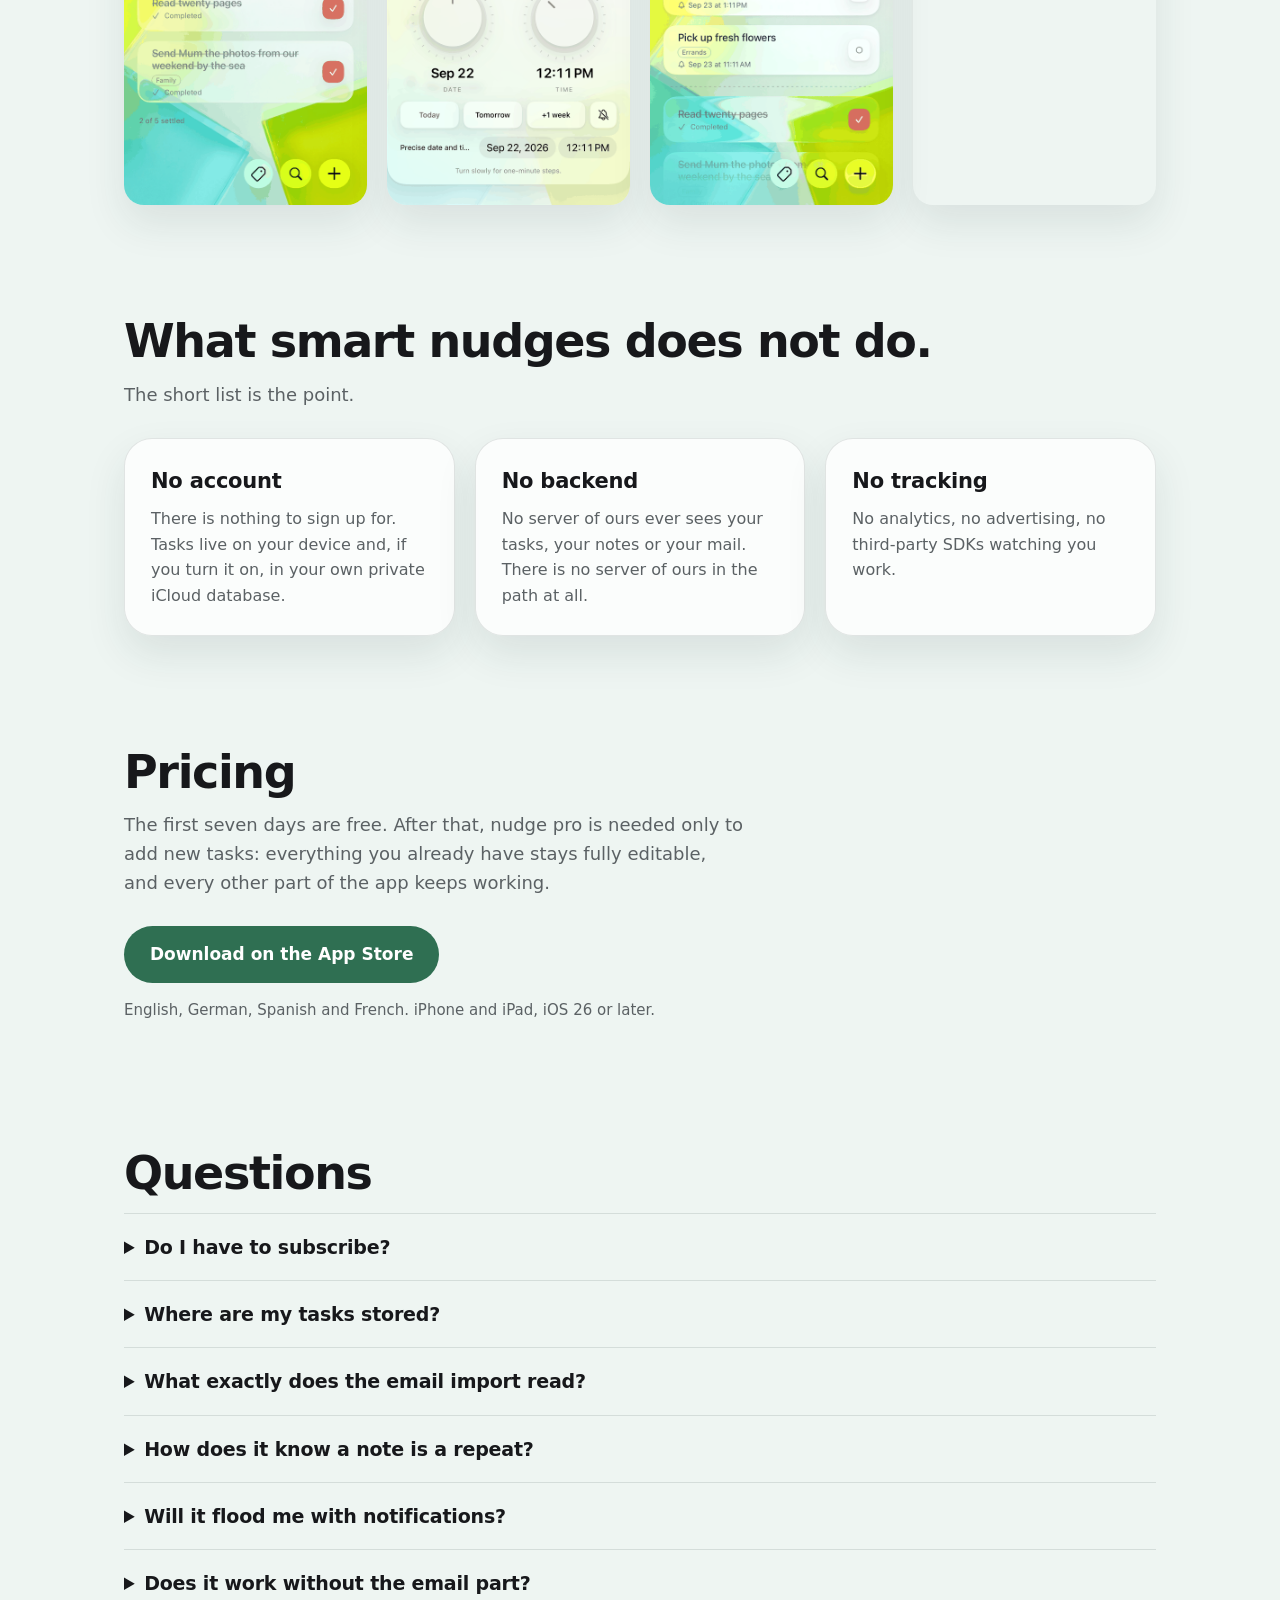
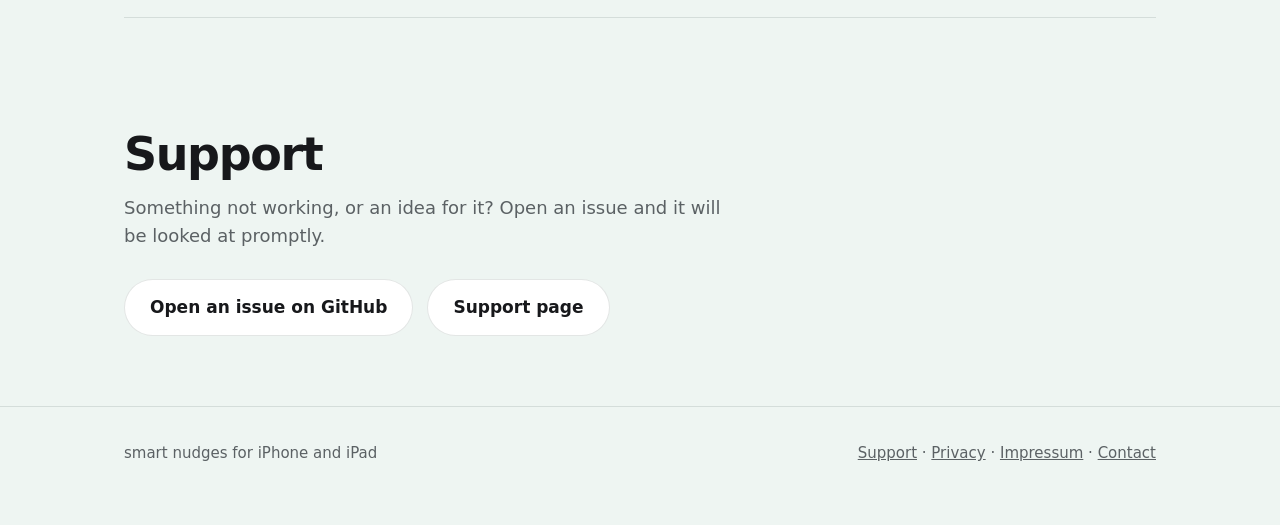
==== commit bb977d66: "Point the download buttons at the App Store listing" ====
--- a/index.html
+++ b/index.html
@@ -39,8 +39,7 @@
           And the notes you email yourself become tasks, without lifting a finger.
         </p>
         <div class="cta-row">
-          <!-- TODO: replace with the App Store link, and Apple's official badge artwork if you prefer it -->
-          <a class="btn" href="APP_STORE_LINK">Download on the App Store</a>
+          <a class="btn" href="https://apps.apple.com/app/id6813884316">Download on the App Store</a>
           <a class="btn secondary" href="#tour">Watch the tour</a>
         </div>
         <p class="note">iPhone and iPad &middot; iOS 26 &middot; No account, no tracking</p>
@@ -146,7 +145,7 @@
           already have stays fully editable, and every other part of the app keeps working.
         </p>
         <div class="cta-row" style="justify-content: flex-start">
-          <a class="btn" href="APP_STORE_LINK">Download on the App Store</a>
+          <a class="btn" href="https://apps.apple.com/app/id6813884316">Download on the App Store</a>
         </div>
         <p class="note">English, German, Spanish and French. iPhone and iPad, iOS 26 or later.</p>
       </div>
--- a/site.css
+++ b/site.css
@@ -5,6 +5,8 @@
   --line: rgba(30, 50, 45, 0.12);
   --accent: #a2392a;
   --accent-ink: #ffffff;
+  --cta: #2f6f52;
+  --cta-ink: #ffffff;
   --ground: #eef5f2;
   --card: rgba(255, 255, 255, 0.78);
   --card-solid: #ffffff;
@@ -20,6 +22,8 @@
     --line: rgba(255, 255, 255, 0.14);
     --accent: #e08a78;
     --accent-ink: #1a1114;
+    --cta: #35815f;
+    --cta-ink: #ffffff;
     --ground: #101316;
     --card: rgba(255, 255, 255, 0.06);
     --card-solid: #171b1f;
@@ -171,8 +175,8 @@
   gap: 10px;
   padding: 15px 26px;
   border-radius: 999px;
-  background: var(--accent);
-  color: var(--accent-ink);
+  background: var(--cta);
+  color: var(--cta-ink);
   font-size: 17px;
   font-weight: 600;
   text-decoration: none;
@@ -422,3 +426,68 @@
     justify-content: center;
   }
 }
+
+/* contact form */
+.contact-form {
+  display: flex;
+  flex-direction: column;
+  gap: 8px;
+  margin: 0 0 8px;
+}
+
+.contact-form label {
+  font-size: 15px;
+  font-weight: 600;
+  margin-top: 10px;
+}
+
+.contact-form input[type="email"],
+.contact-form textarea {
+  font: inherit;
+  font-size: 17px;
+  color: var(--ink);
+  background: var(--card-solid);
+  border: 1px solid var(--line);
+  border-radius: 14px;
+  padding: 12px 14px;
+  width: 100%;
+}
+
+.contact-form input[type="email"]:focus,
+.contact-form textarea:focus {
+  outline: 2px solid var(--cta);
+  outline-offset: 1px;
+}
+
+.contact-form textarea {
+  resize: vertical;
+  min-height: 140px;
+}
+
+.contact-form input[name="_gotcha"] {
+  position: absolute;
+  left: -9999px;
+  width: 1px;
+  height: 1px;
+  opacity: 0;
+}
+
+.contact-form button {
+  align-self: flex-start;
+  margin-top: 16px;
+  padding: 14px 28px;
+  border: none;
+  border-radius: 999px;
+  background: var(--cta);
+  color: var(--cta-ink);
+  font: inherit;
+  font-size: 17px;
+  font-weight: 600;
+  cursor: pointer;
+}
+
+.form-note {
+  margin: 14px 0 0;
+  font-size: 14px;
+  color: var(--muted);
+}
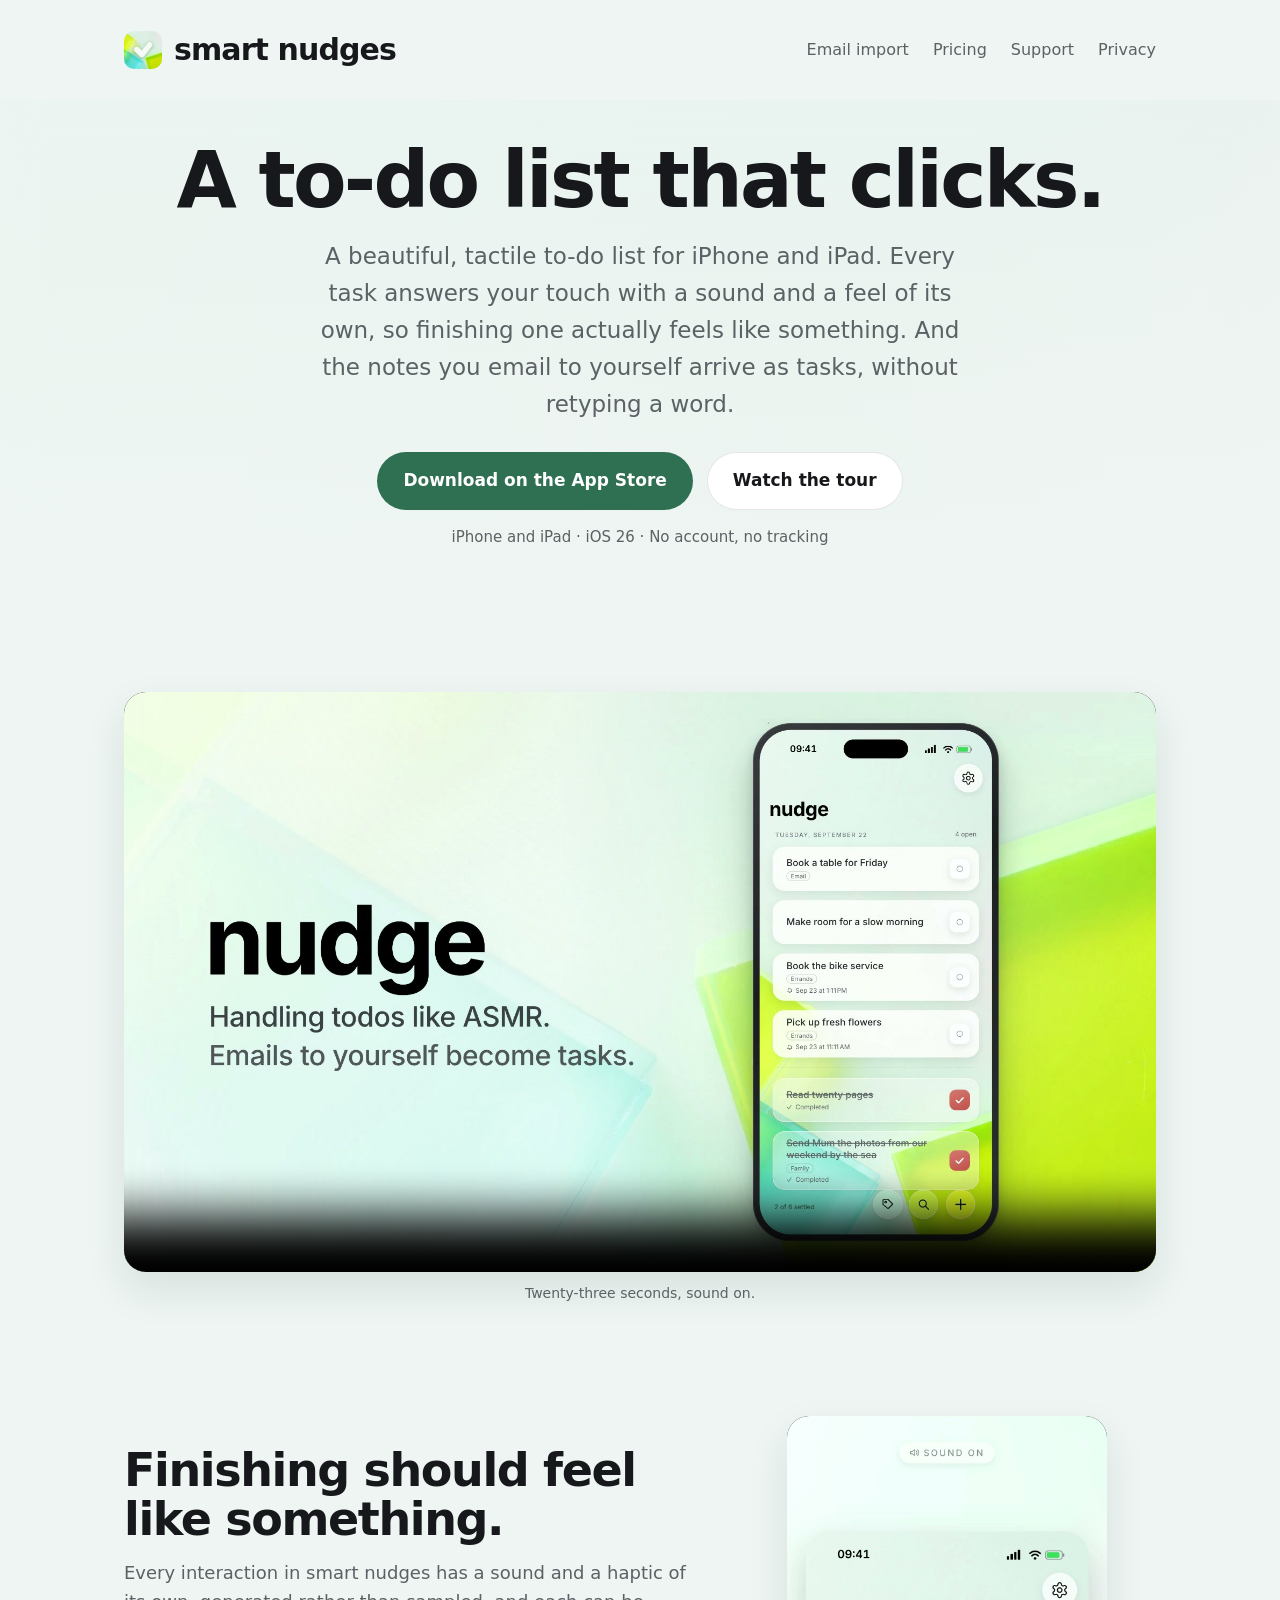
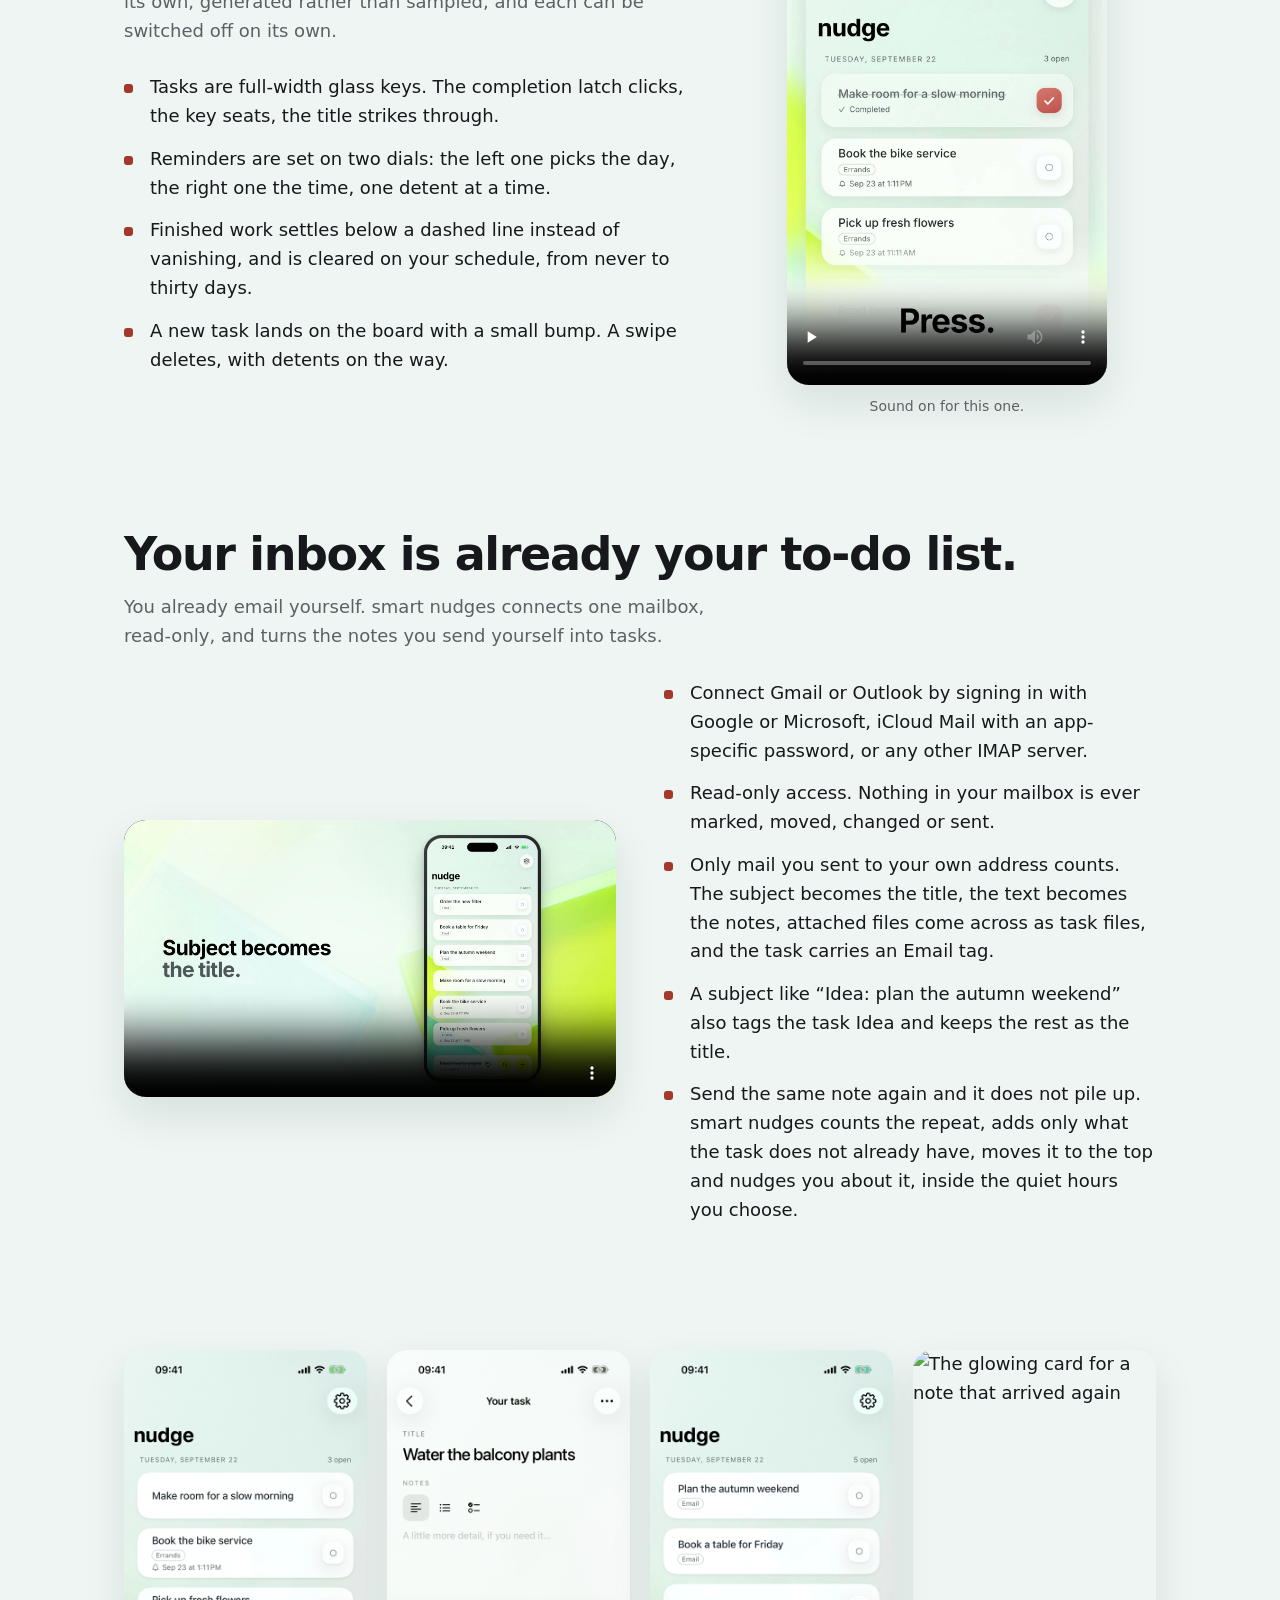
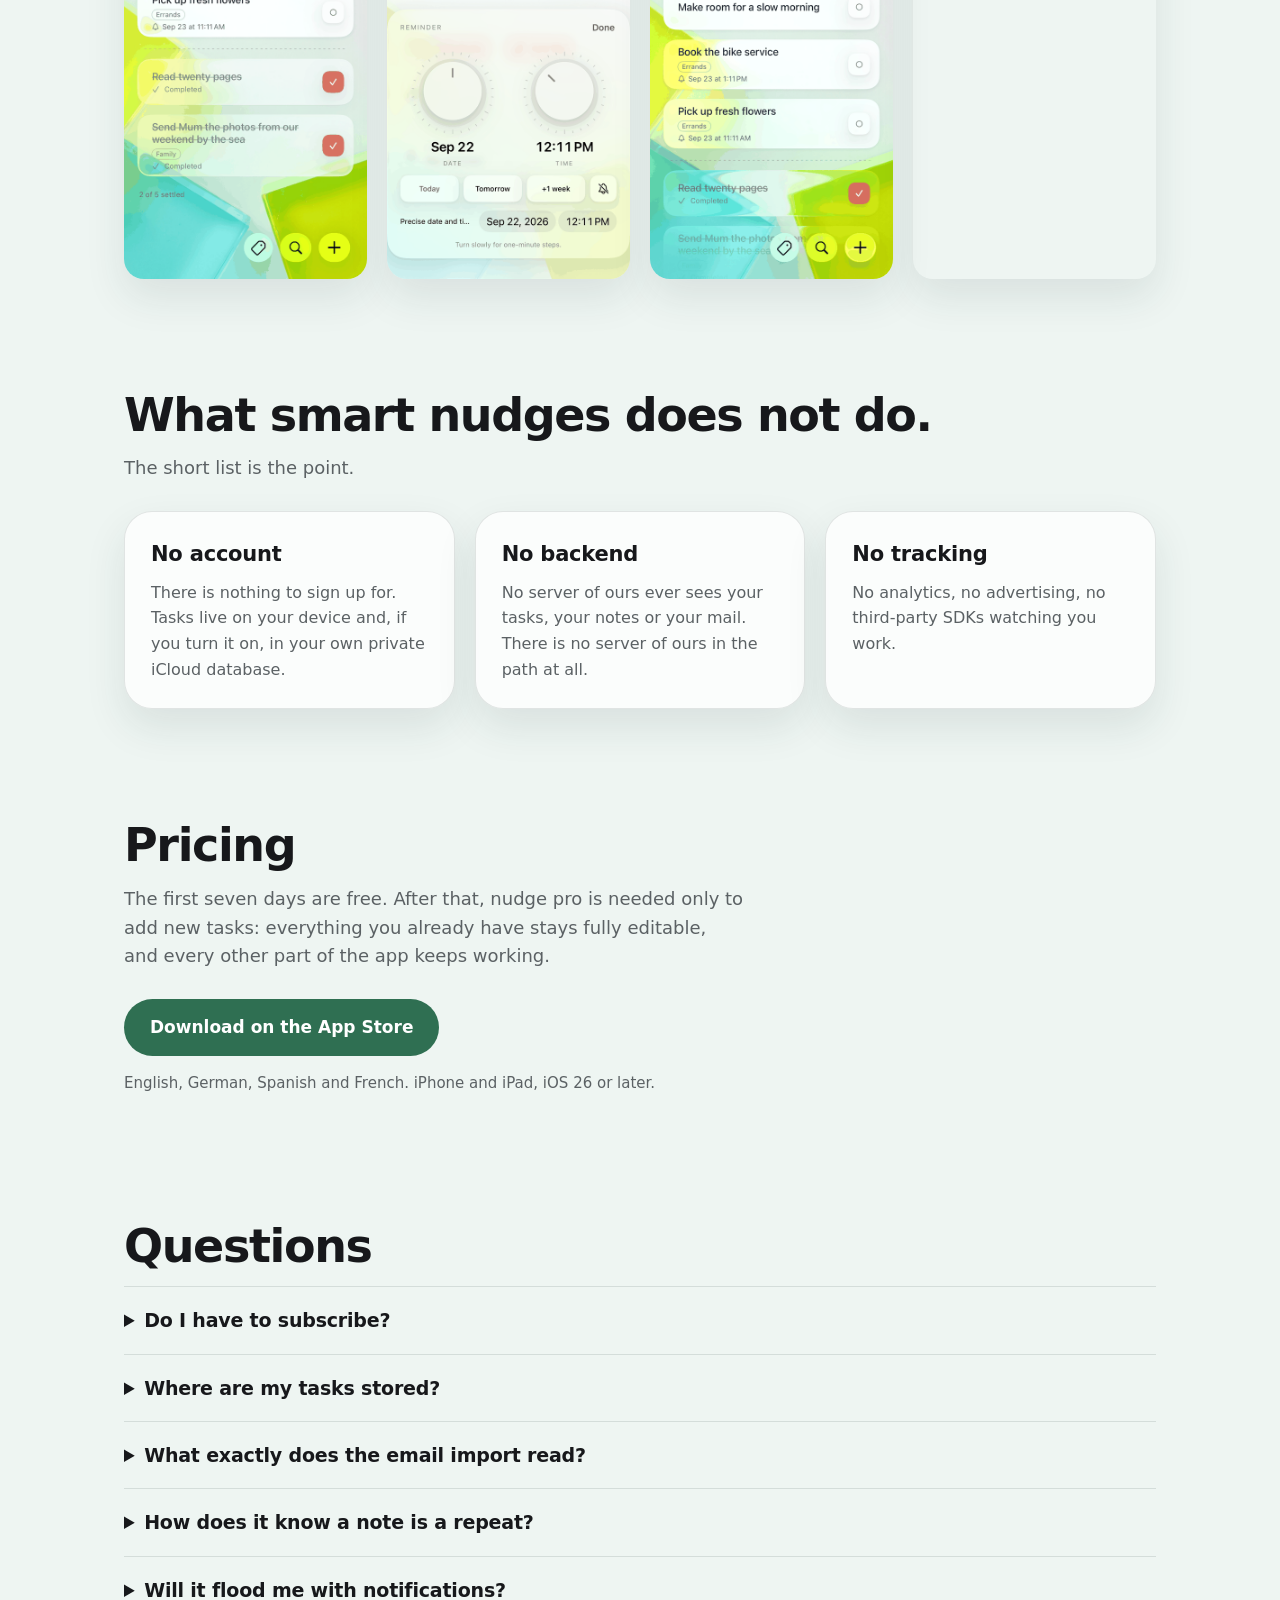
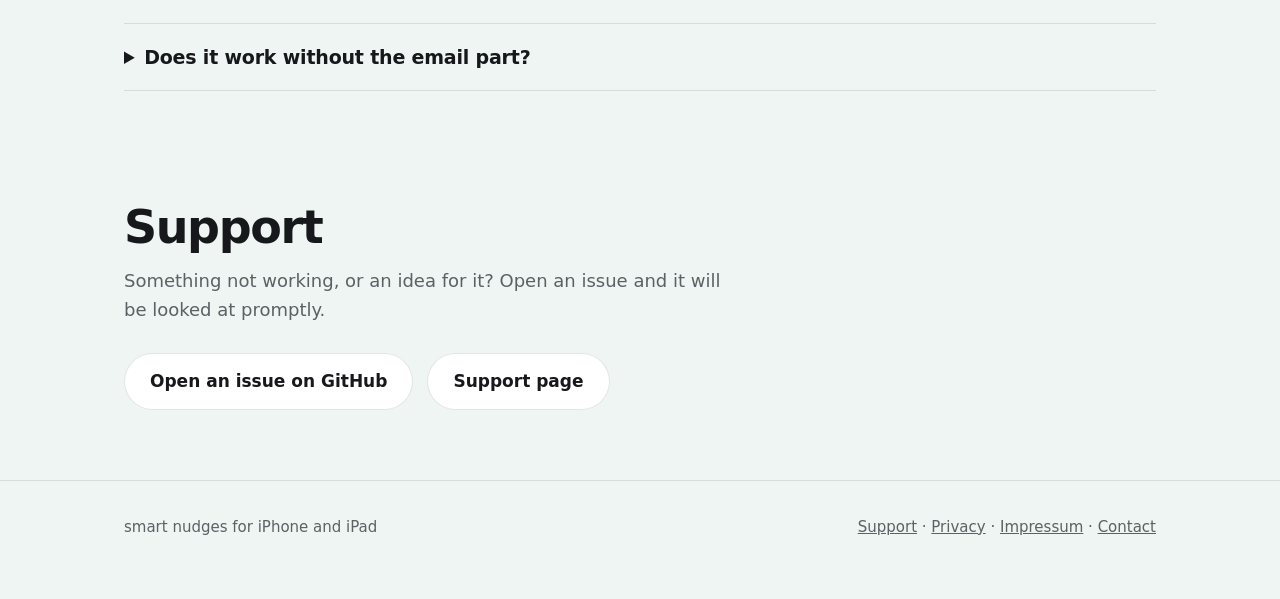
==== commit b7eee279: "Lead the hero with how the app feels and say plainly that emails to yourself become tasks" ====
--- a/index.html
+++ b/index.html
@@ -4,15 +4,15 @@
     <meta charset="utf-8" />
     <meta name="viewport" content="width=device-width, initial-scale=1" />
     <title>smart nudges - a to-do list that clicks</title>
-    <meta name="description" content="A to-do app for iPhone and iPad. Tasks are glass keys: press one and it clicks, finish it and it settles. The notes you email yourself become tasks, and the ones you keep resending get nudged." />
+    <meta name="description" content="A beautiful, tactile to-do list for iPhone and iPad. Every task answers your touch with a sound and a feel of its own, and the notes you email to yourself arrive as tasks. Send the same one twice and it gets nudged, not duplicated." />
     <link rel="canonical" href="https://smart-nudges.net/" />
     <meta property="og:type" content="website" />
     <meta property="og:title" content="smart nudges - a to-do list that clicks" />
-    <meta property="og:description" content="Tasks are glass keys: press one and it clicks, finish it and it settles. The notes you email yourself become tasks." />
+    <meta property="og:description" content="A beautiful, tactile to-do list for iPhone and iPad. Every task answers your touch with a sound and a feel of its own, and the notes you email to yourself arrive as tasks." />
     <meta property="og:image" content="https://smart-nudges.net/assets/img/tour.jpg" />
     <meta name="twitter:card" content="summary_large_image" />
     <meta name="twitter:title" content="smart nudges - a to-do list that clicks" />
-    <meta name="twitter:description" content="Tasks are glass keys: press one and it clicks, finish it and it settles. The notes you email yourself become tasks." />
+    <meta name="twitter:description" content="A beautiful, tactile to-do list for iPhone and iPad. Every task answers your touch with a sound and a feel of its own, and the notes you email to yourself arrive as tasks." />
     <meta name="twitter:image" content="https://smart-nudges.net/assets/img/tour.jpg" />
     <link rel="apple-touch-icon" href="assets/img/icon-180.png" />
     <link rel="icon" href="assets/img/icon-180.png" />
@@ -35,8 +35,9 @@
       <div class="wrap hero-inner">
         <h1>A to-do list that clicks.</h1>
         <p class="lede">
-          Tasks are full-width glass keys. Press one and it clicks, finish it and it settles below the line.
-          And the notes you email yourself become tasks, without lifting a finger.
+          A beautiful, tactile to-do list for iPhone and iPad. Every task answers your touch with a sound and a
+          feel of its own, so finishing one actually feels like something. And the notes you email to yourself
+          arrive as tasks, without retyping a word.
         </p>
         <div class="cta-row">
           <a class="btn" href="https://apps.apple.com/app/id6813884316">Download on the App Store</a>
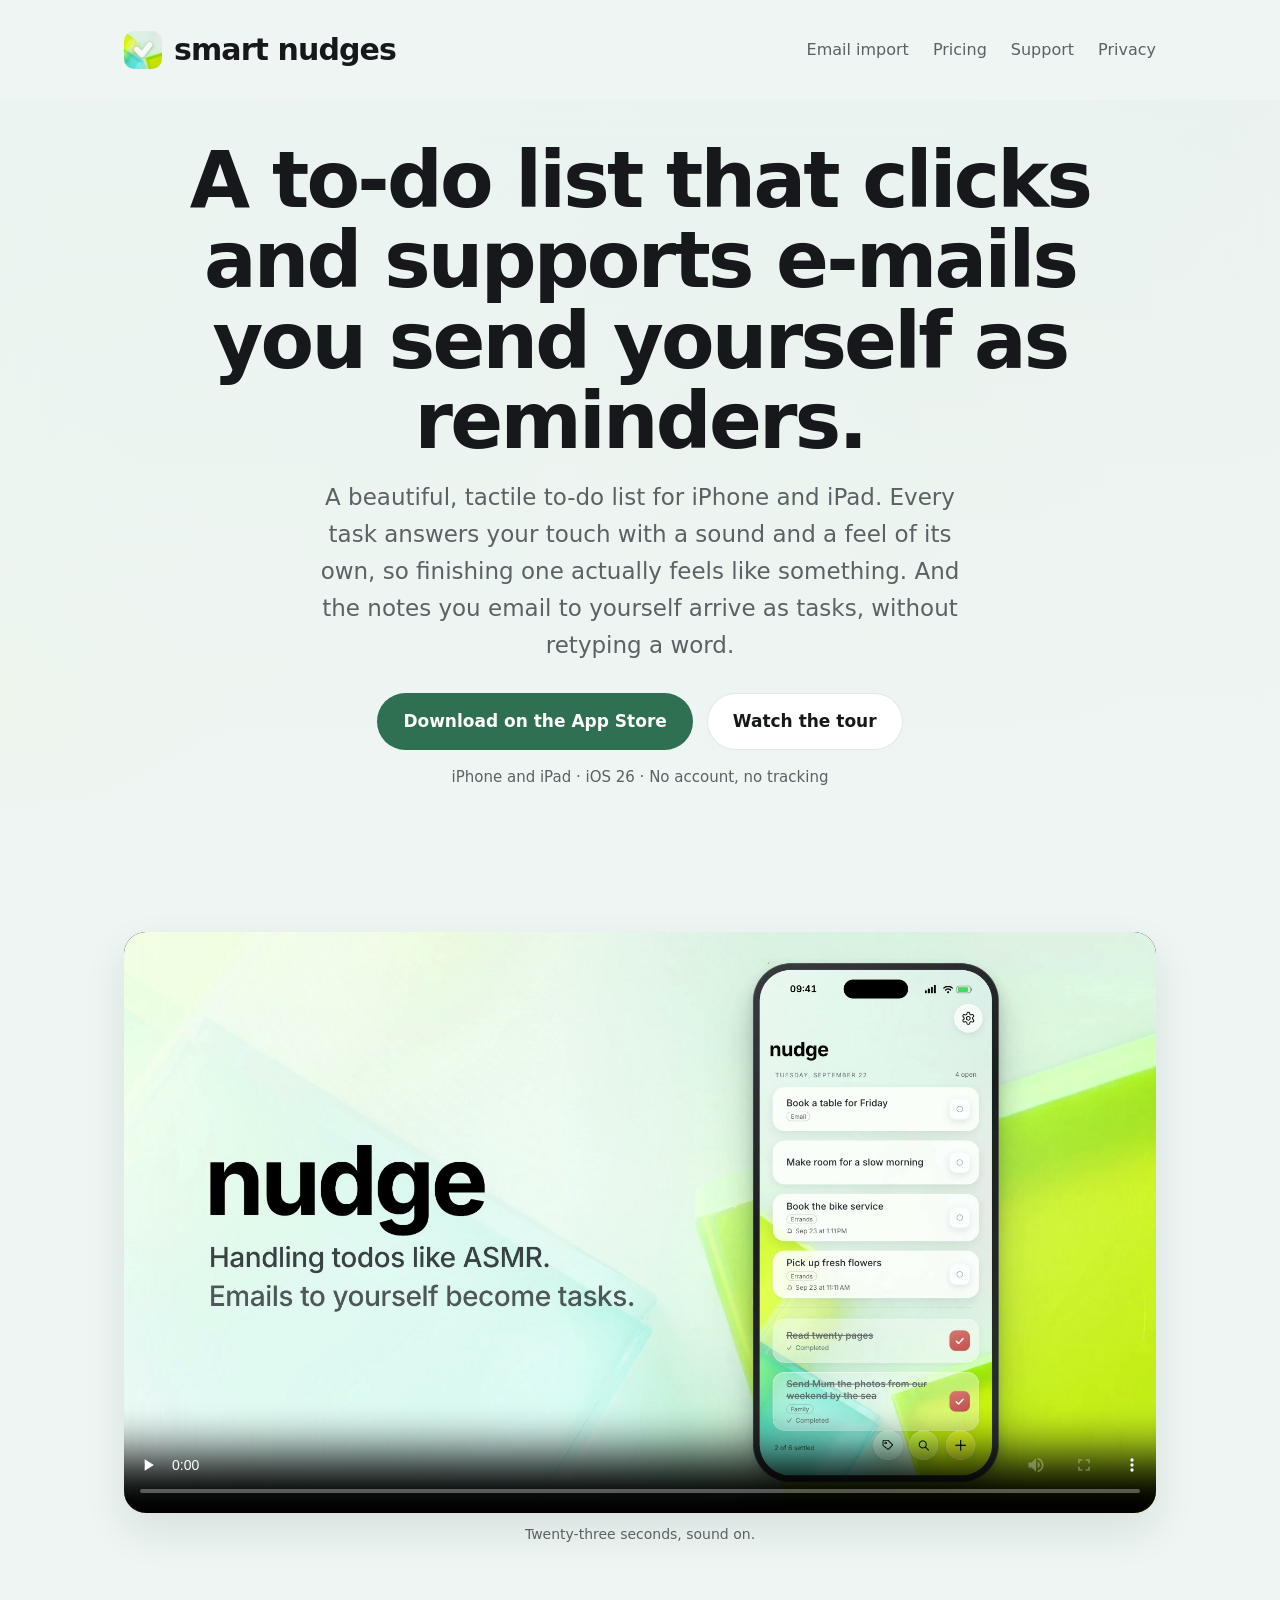
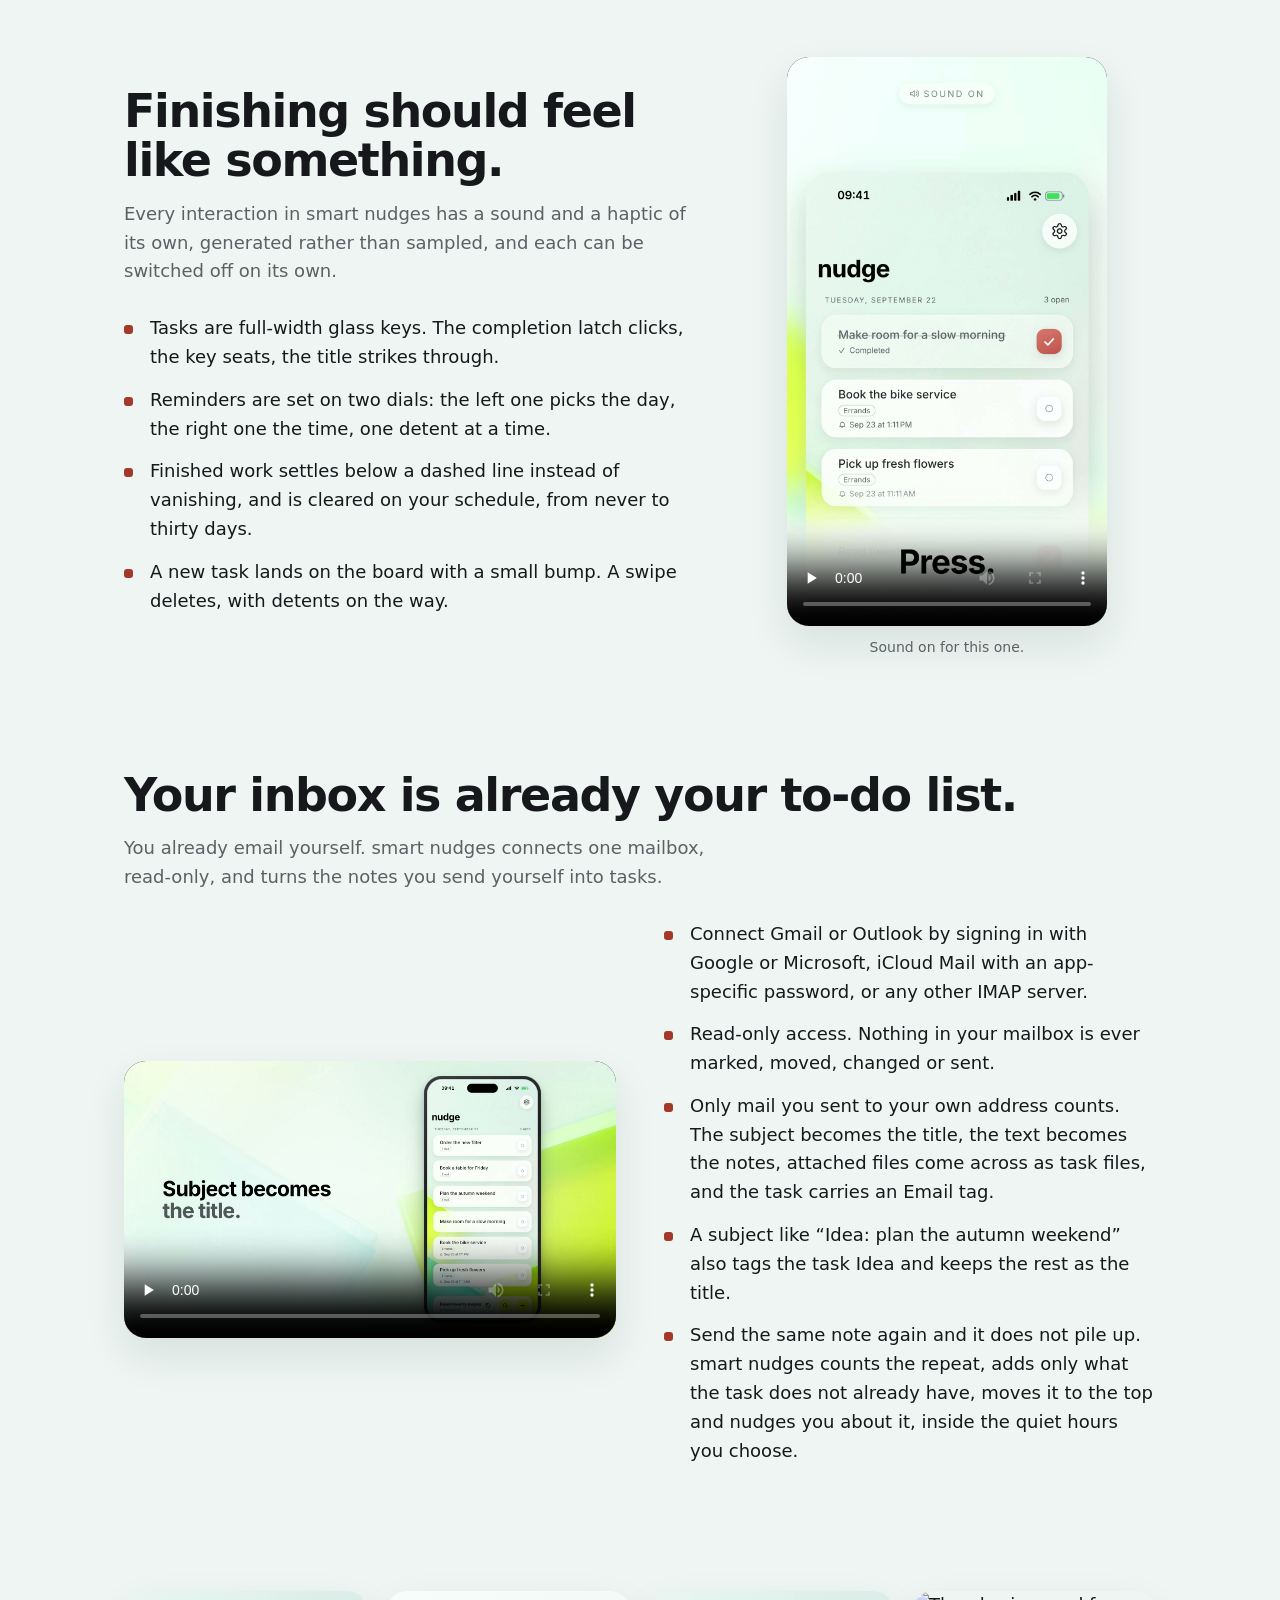
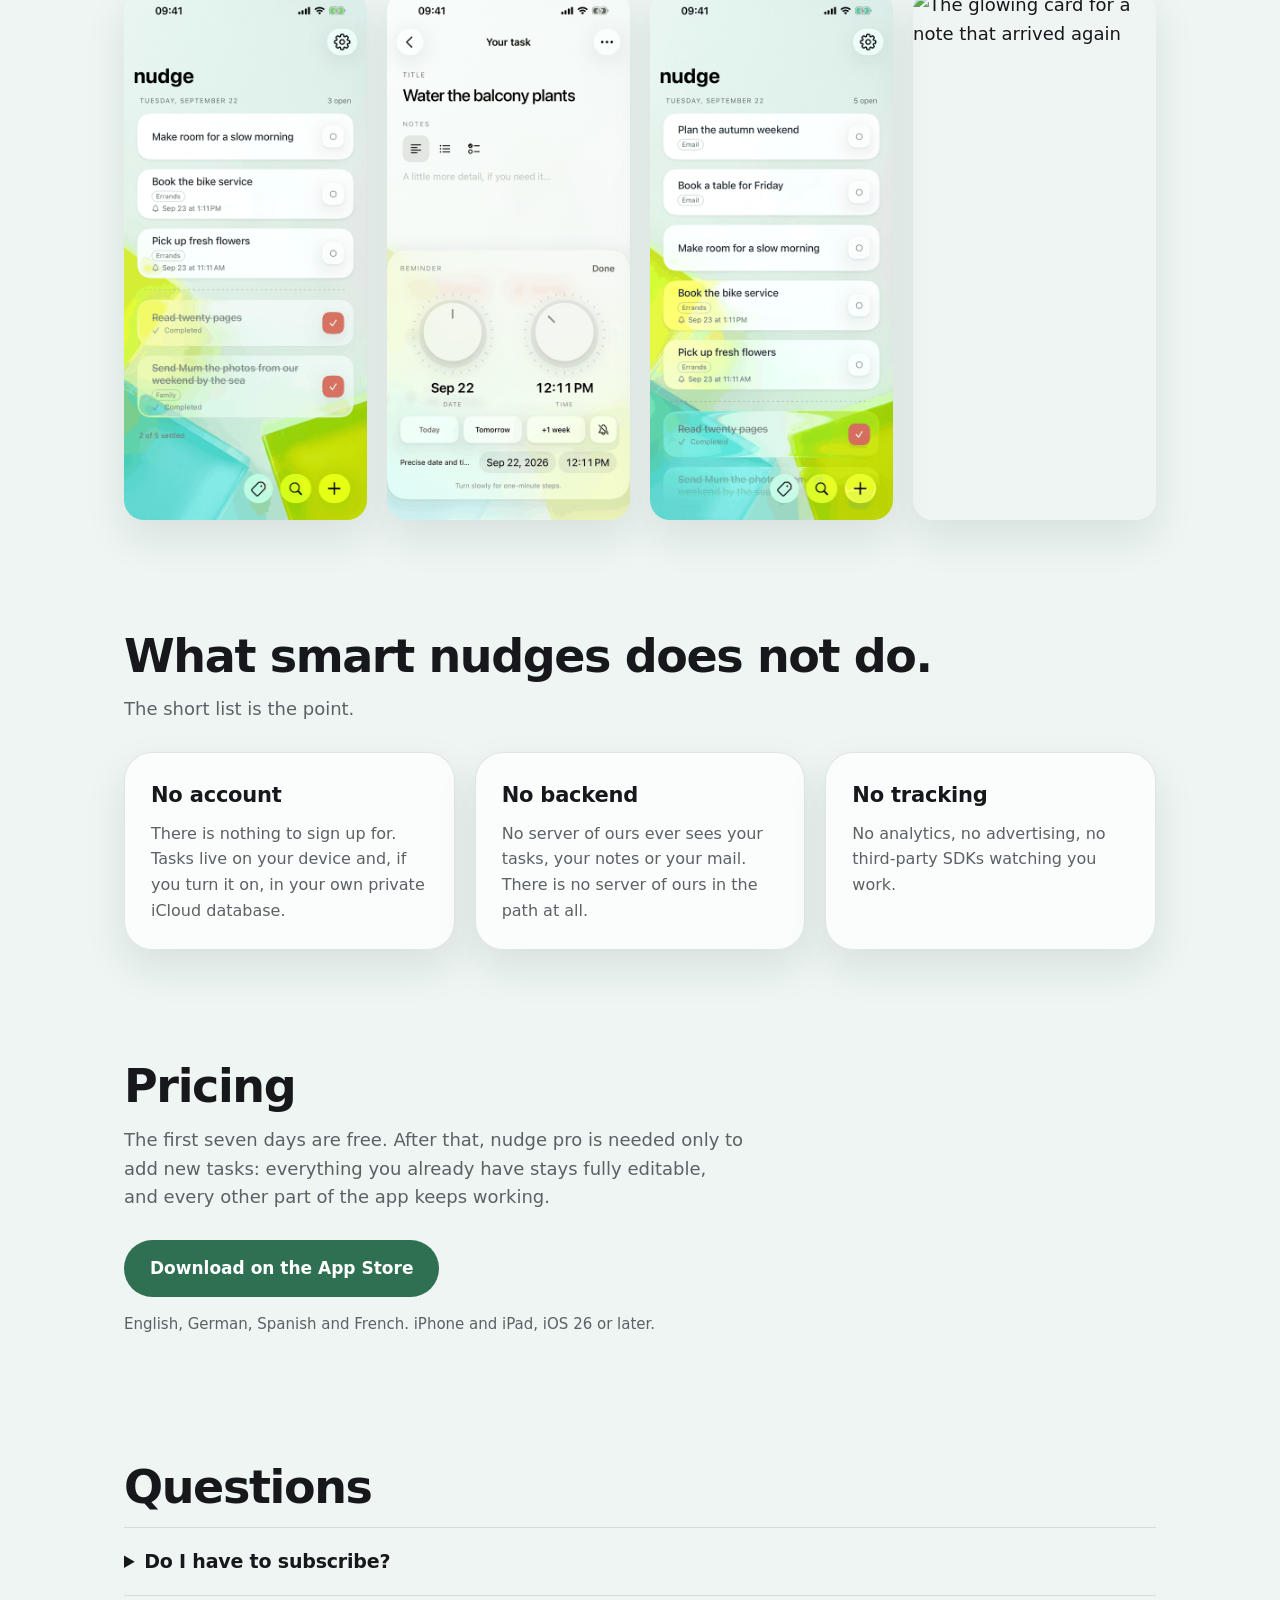
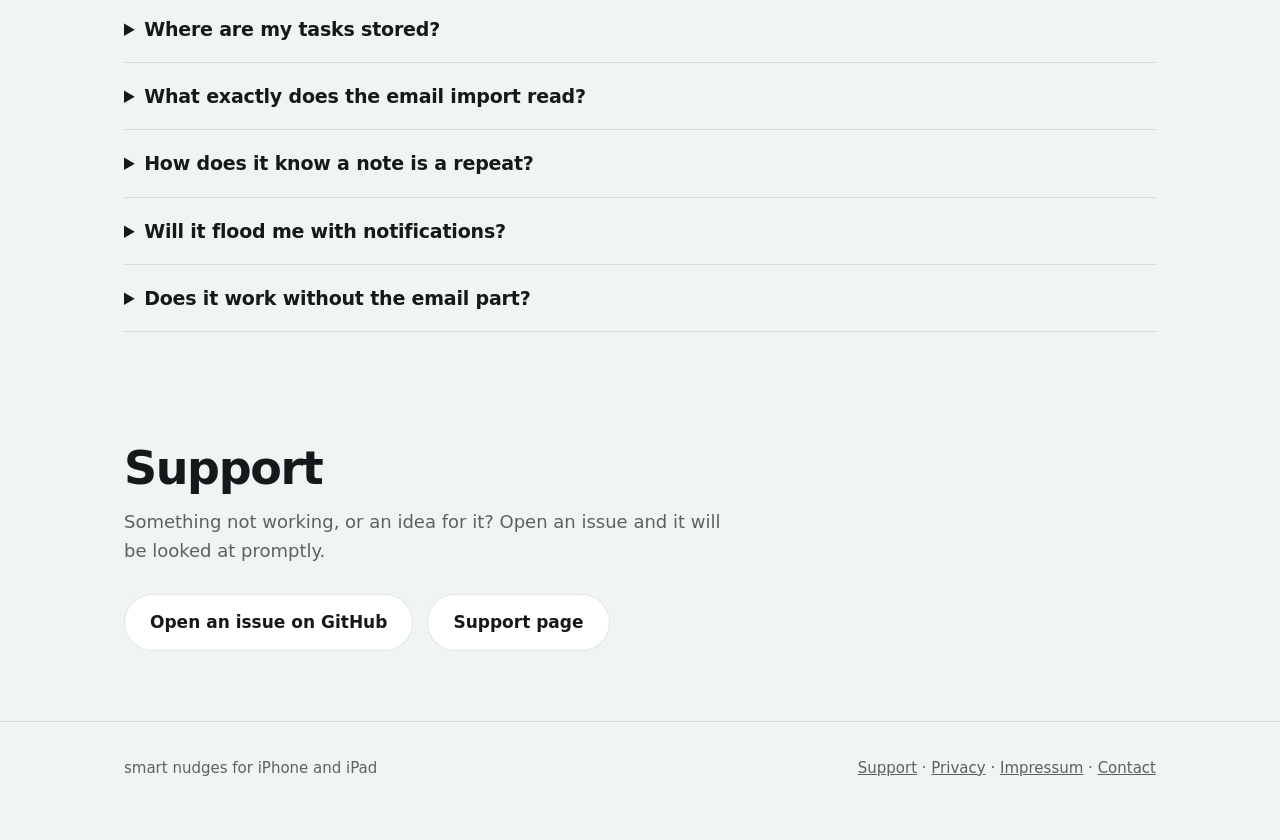
==== commit 6130c5ac: "Say in the headline that emails you send yourself become reminders" ====
--- a/index.html
+++ b/index.html
@@ -33,7 +33,7 @@
       <div class="hero-bg"></div>
       <div class="hero-fade"></div>
       <div class="wrap hero-inner">
-        <h1>A to-do list that clicks.</h1>
+        <h1>A to-do list that clicks and supports e-mails you send yourself as reminders.</h1>
         <p class="lede">
           A beautiful, tactile to-do list for iPhone and iPad. Every task answers your touch with a sound and a
           feel of its own, so finishing one actually feels like something. And the notes you email to yourself
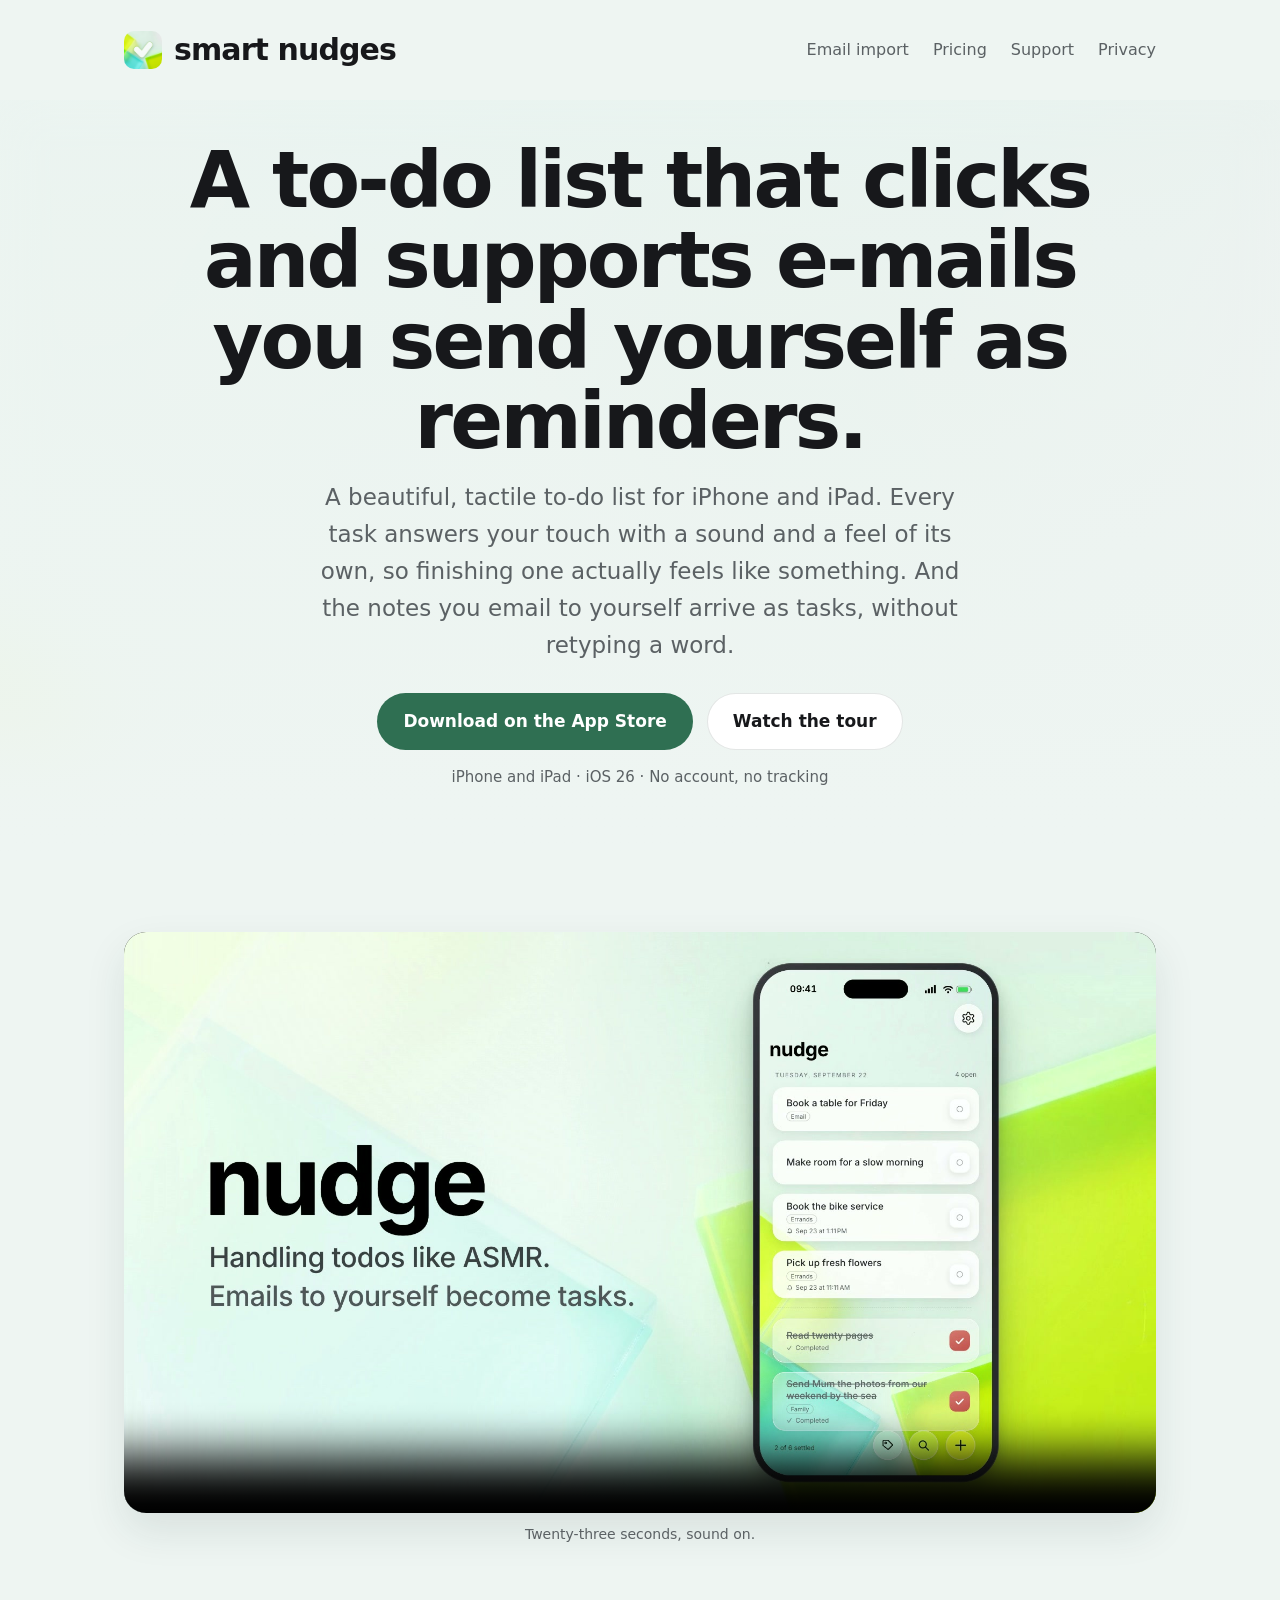
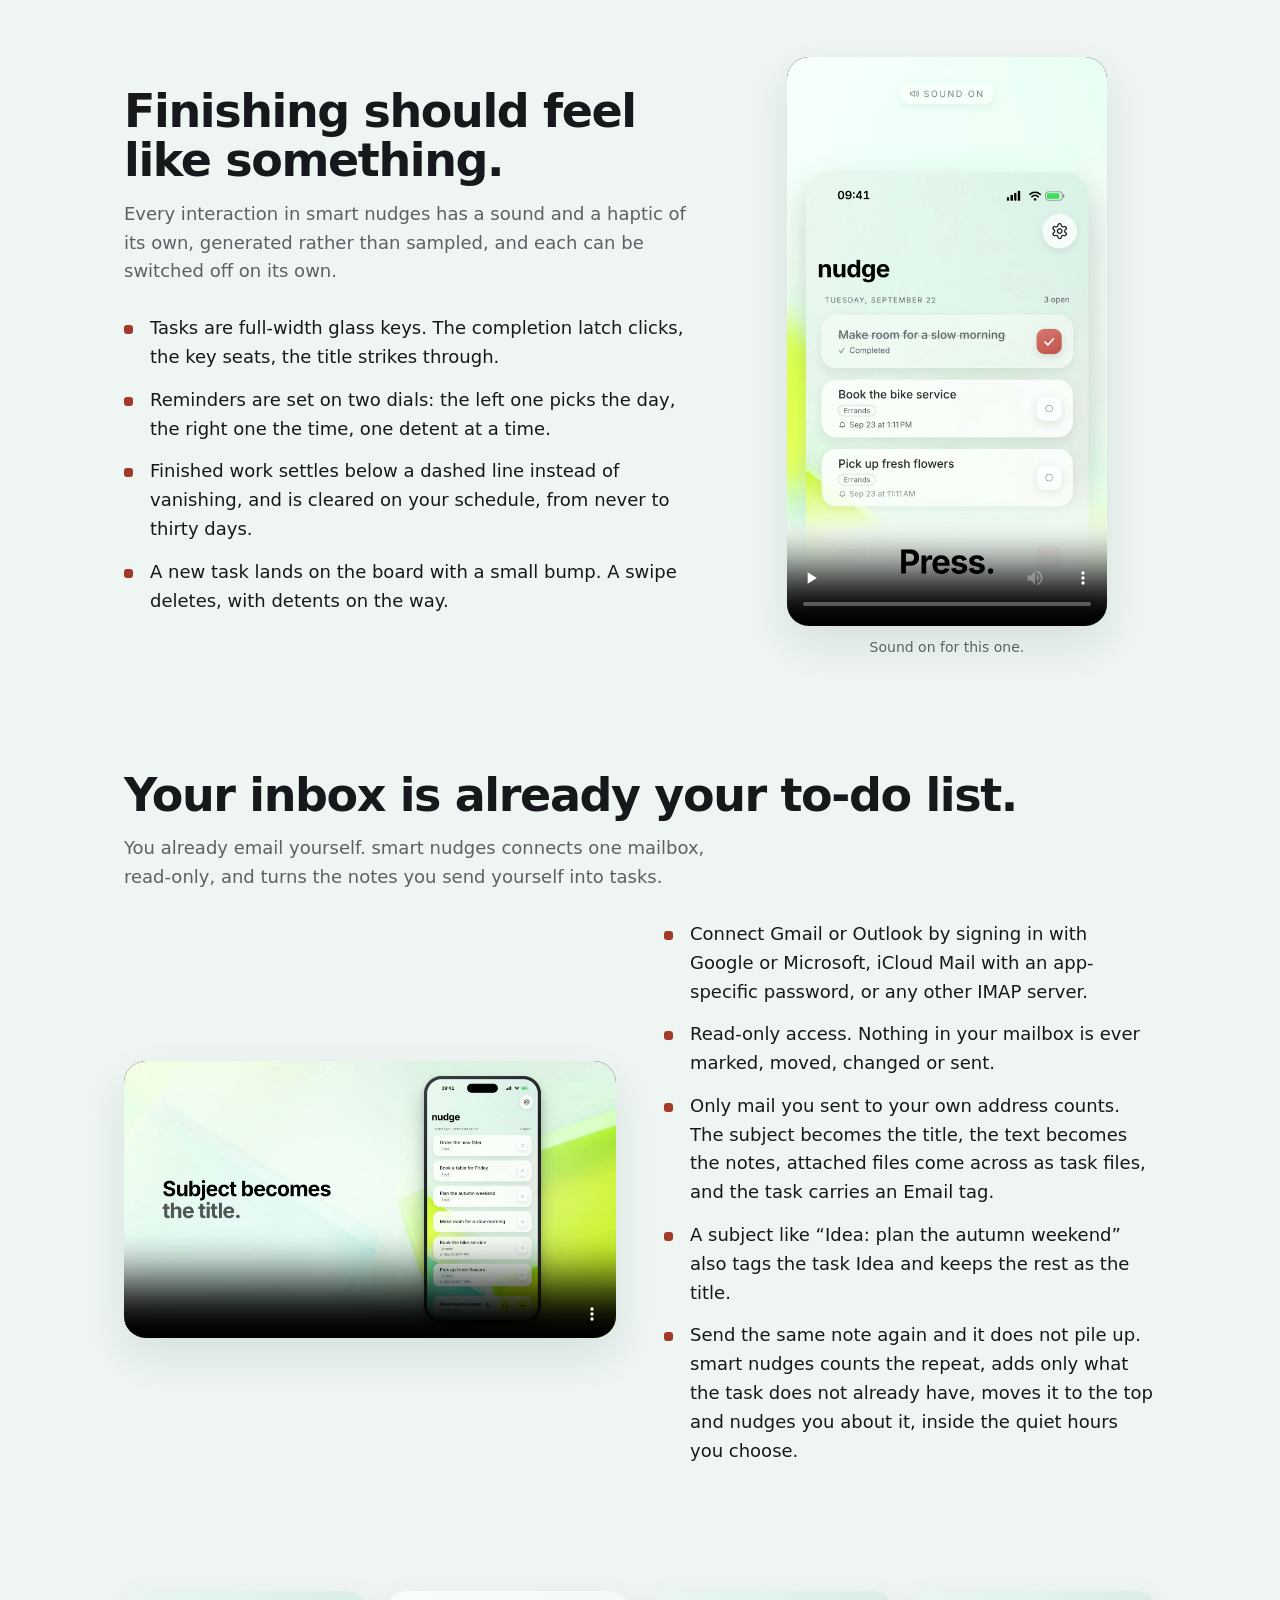
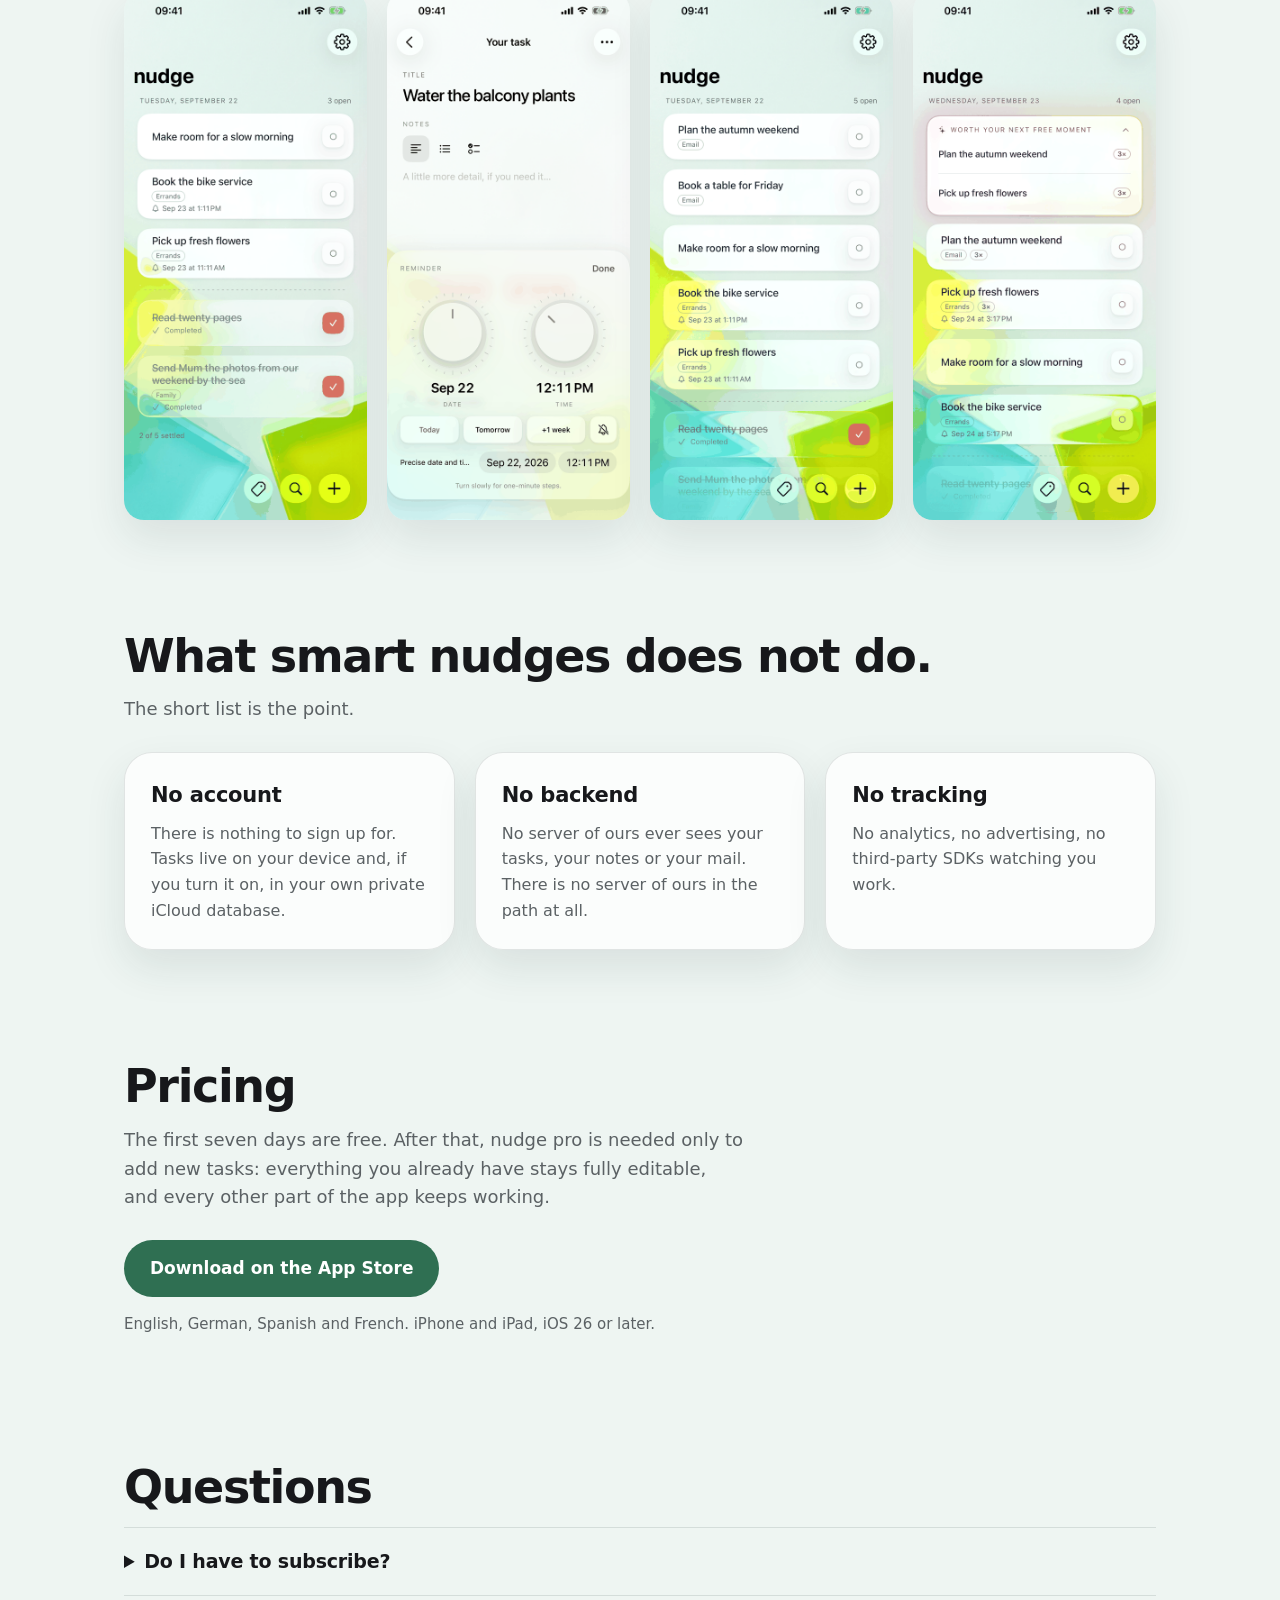
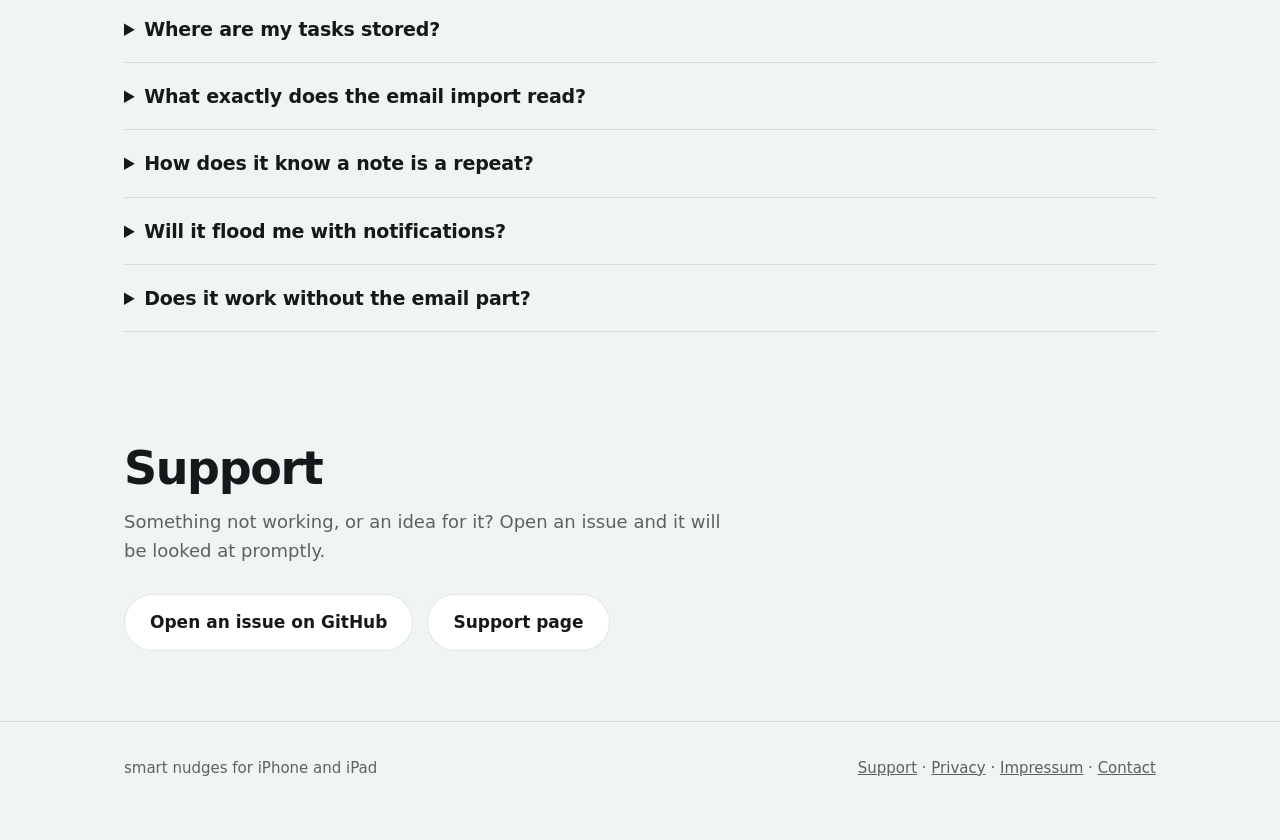
==== commit 2b6f9f17: "Point the fourth screenshot at its real filename" ====
--- a/index.html
+++ b/index.html
@@ -112,7 +112,7 @@
           <img src="assets/img/01-board.png" alt="The smart nudges board with open and completed tasks" />
           <img src="assets/img/04-reminder.png" alt="The two-dial reminder tray" />
           <img src="assets/img/11-board-with-email-tasks.png" alt="Imported emails on the board with an Email tag" />
-          <img src="assets/img/12-smart nudges-card.png" alt="The glowing card for a note that arrived again" />
+          <img src="assets/img/12-nudge-card.png" alt="The glowing card for a note that arrived again" />
         </div>
       </div>
     </section>
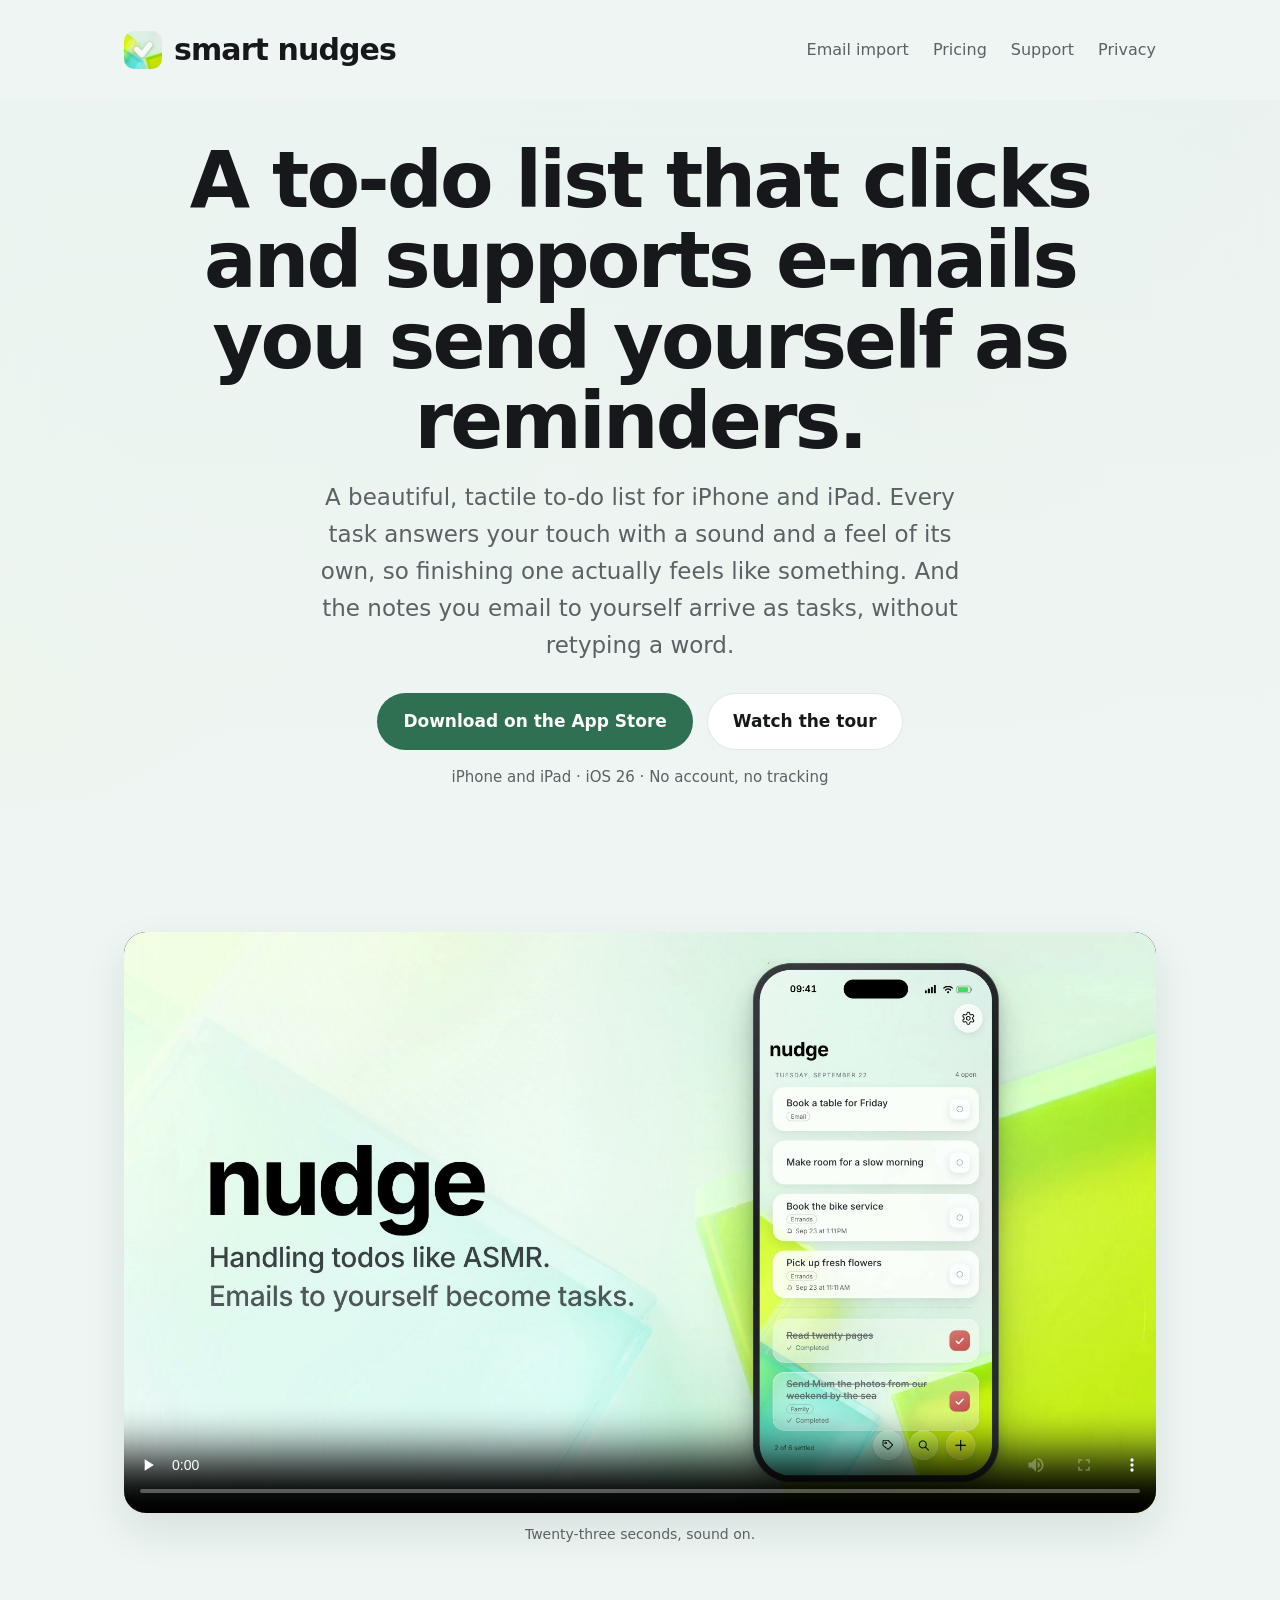
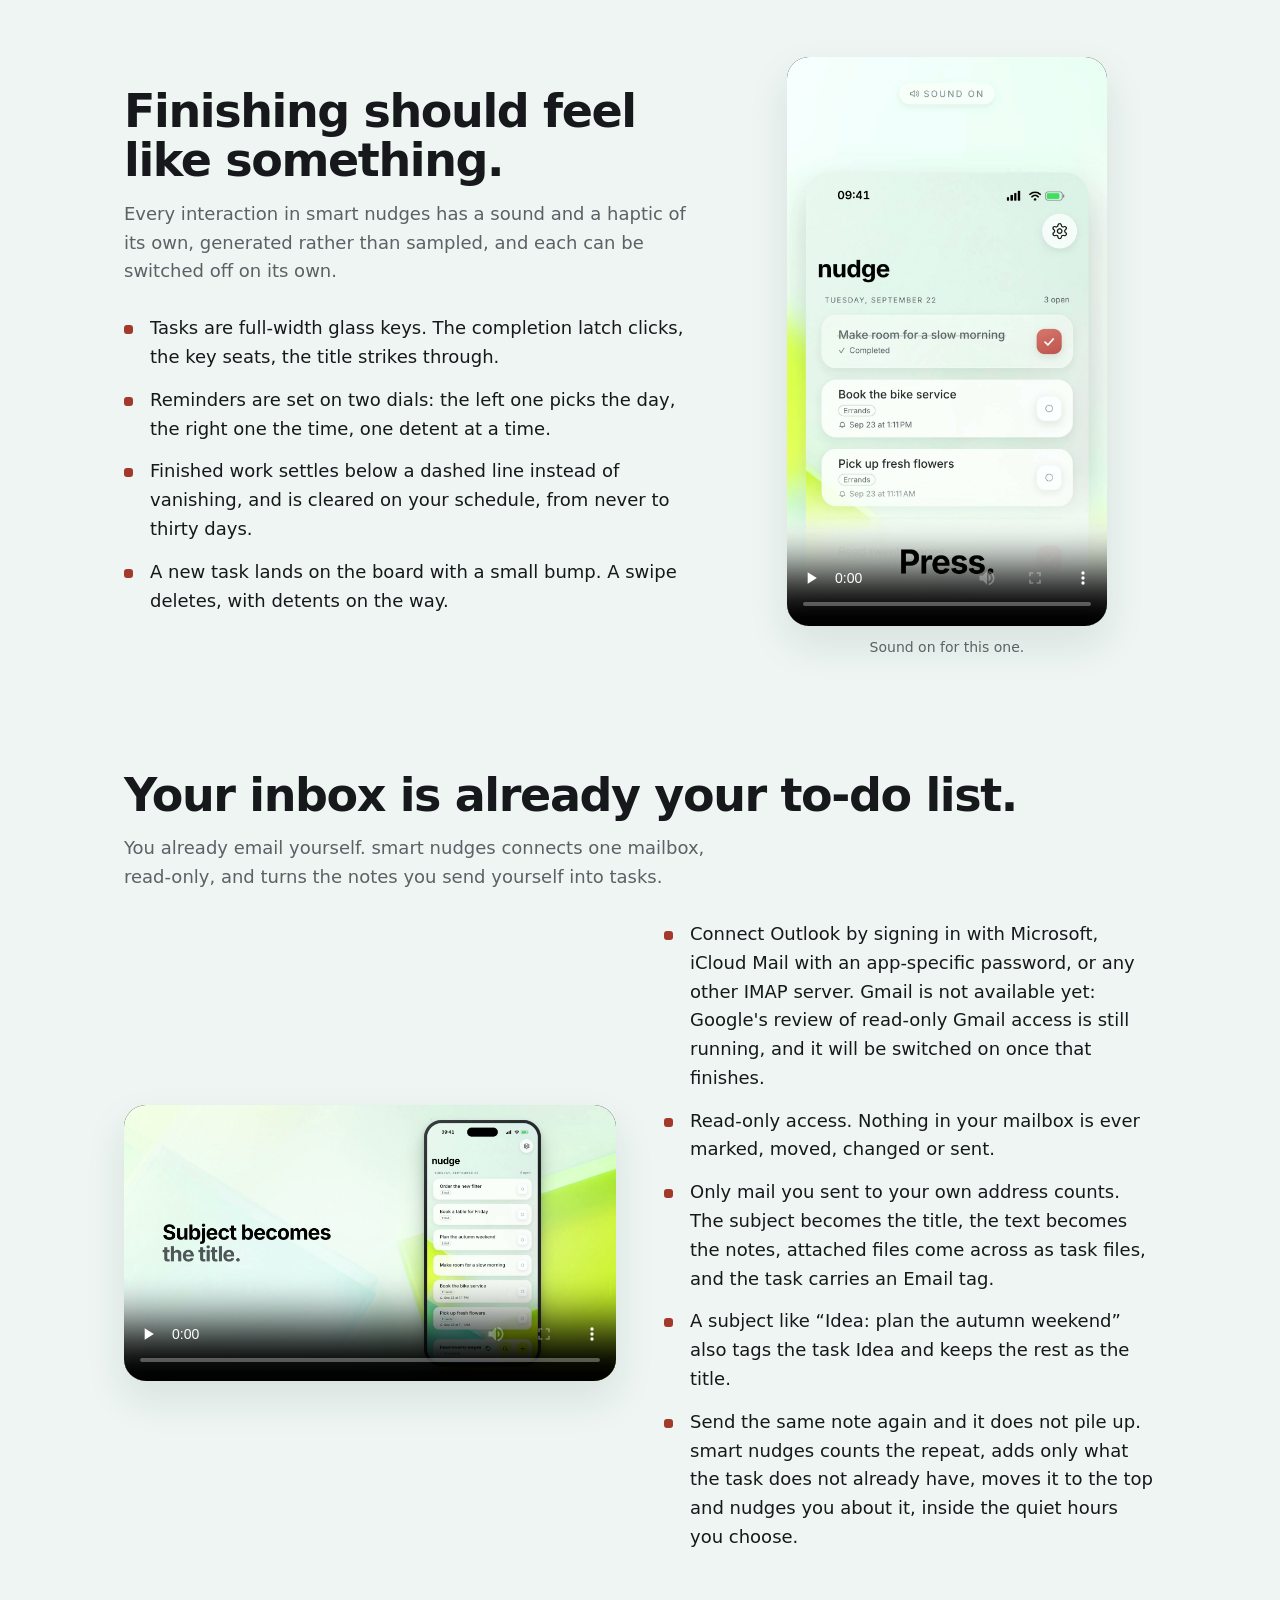
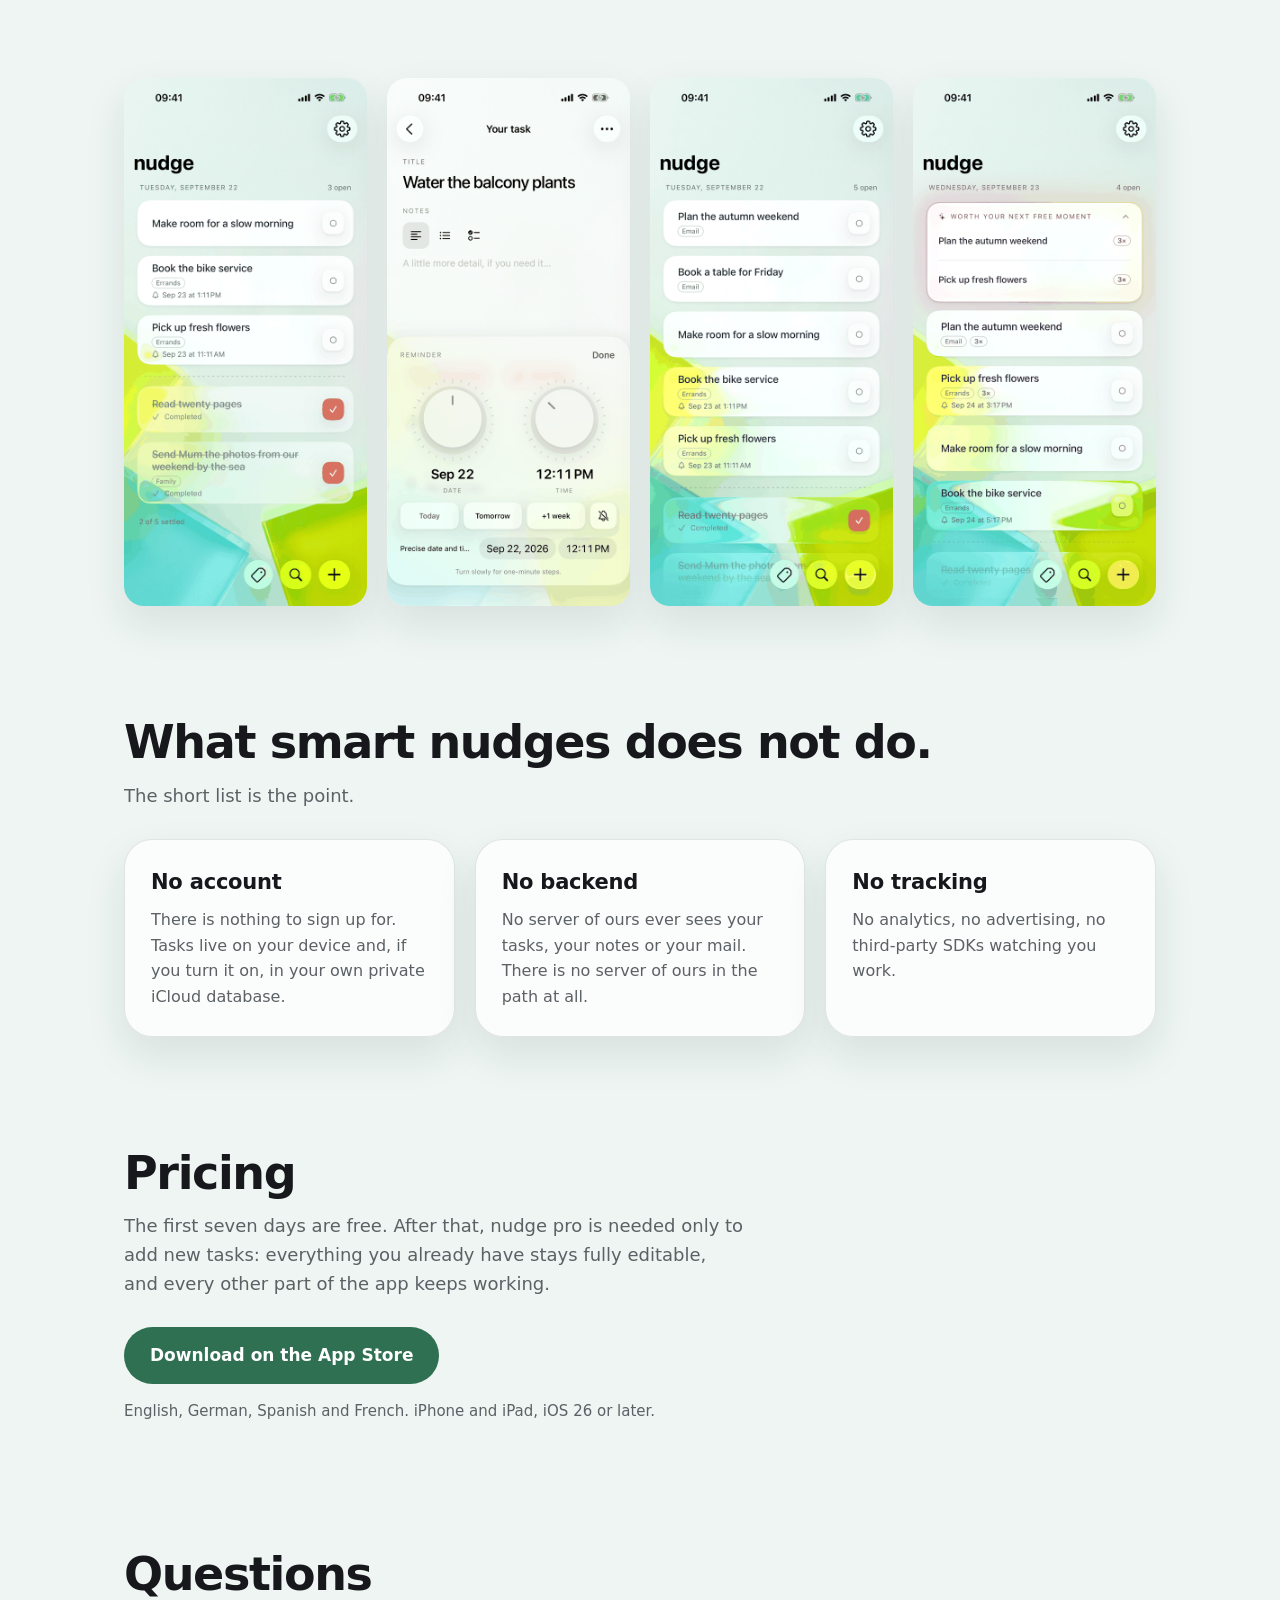
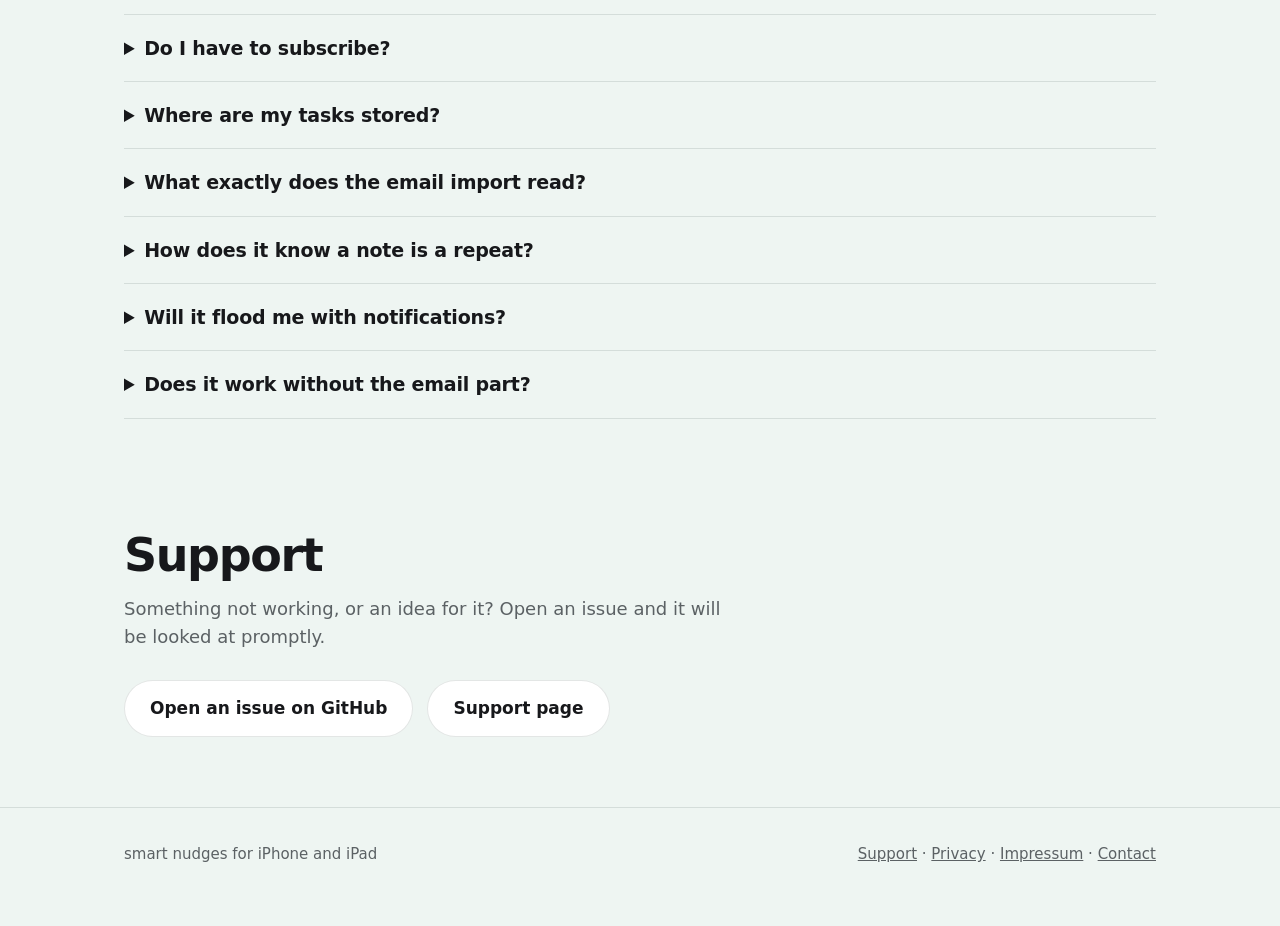
==== commit a2aef33d: "Say that Gmail is still in review and list only the mailboxes that ship" ====
--- a/index.html
+++ b/index.html
@@ -96,7 +96,7 @@
             </video>
           </figure>
           <ul class="points">
-            <li>Connect Gmail or Outlook by signing in with Google or Microsoft, iCloud Mail with an app-specific password, or any other IMAP server.</li>
+            <li>Connect Outlook by signing in with Microsoft, iCloud Mail with an app-specific password, or any other IMAP server. Gmail is not available yet: Google's review of read-only Gmail access is still running, and it will be switched on once that finishes.</li>
             <li>Read-only access. Nothing in your mailbox is ever marked, moved, changed or sent.</li>
             <li>Only mail you sent to your own address counts. The subject becomes the title, the text becomes the notes, attached files come across as task files, and the task carries an Email tag.</li>
             <li>A subject like &ldquo;Idea: plan the autumn weekend&rdquo; also tags the task Idea and keeps the rest as the title.</li>
